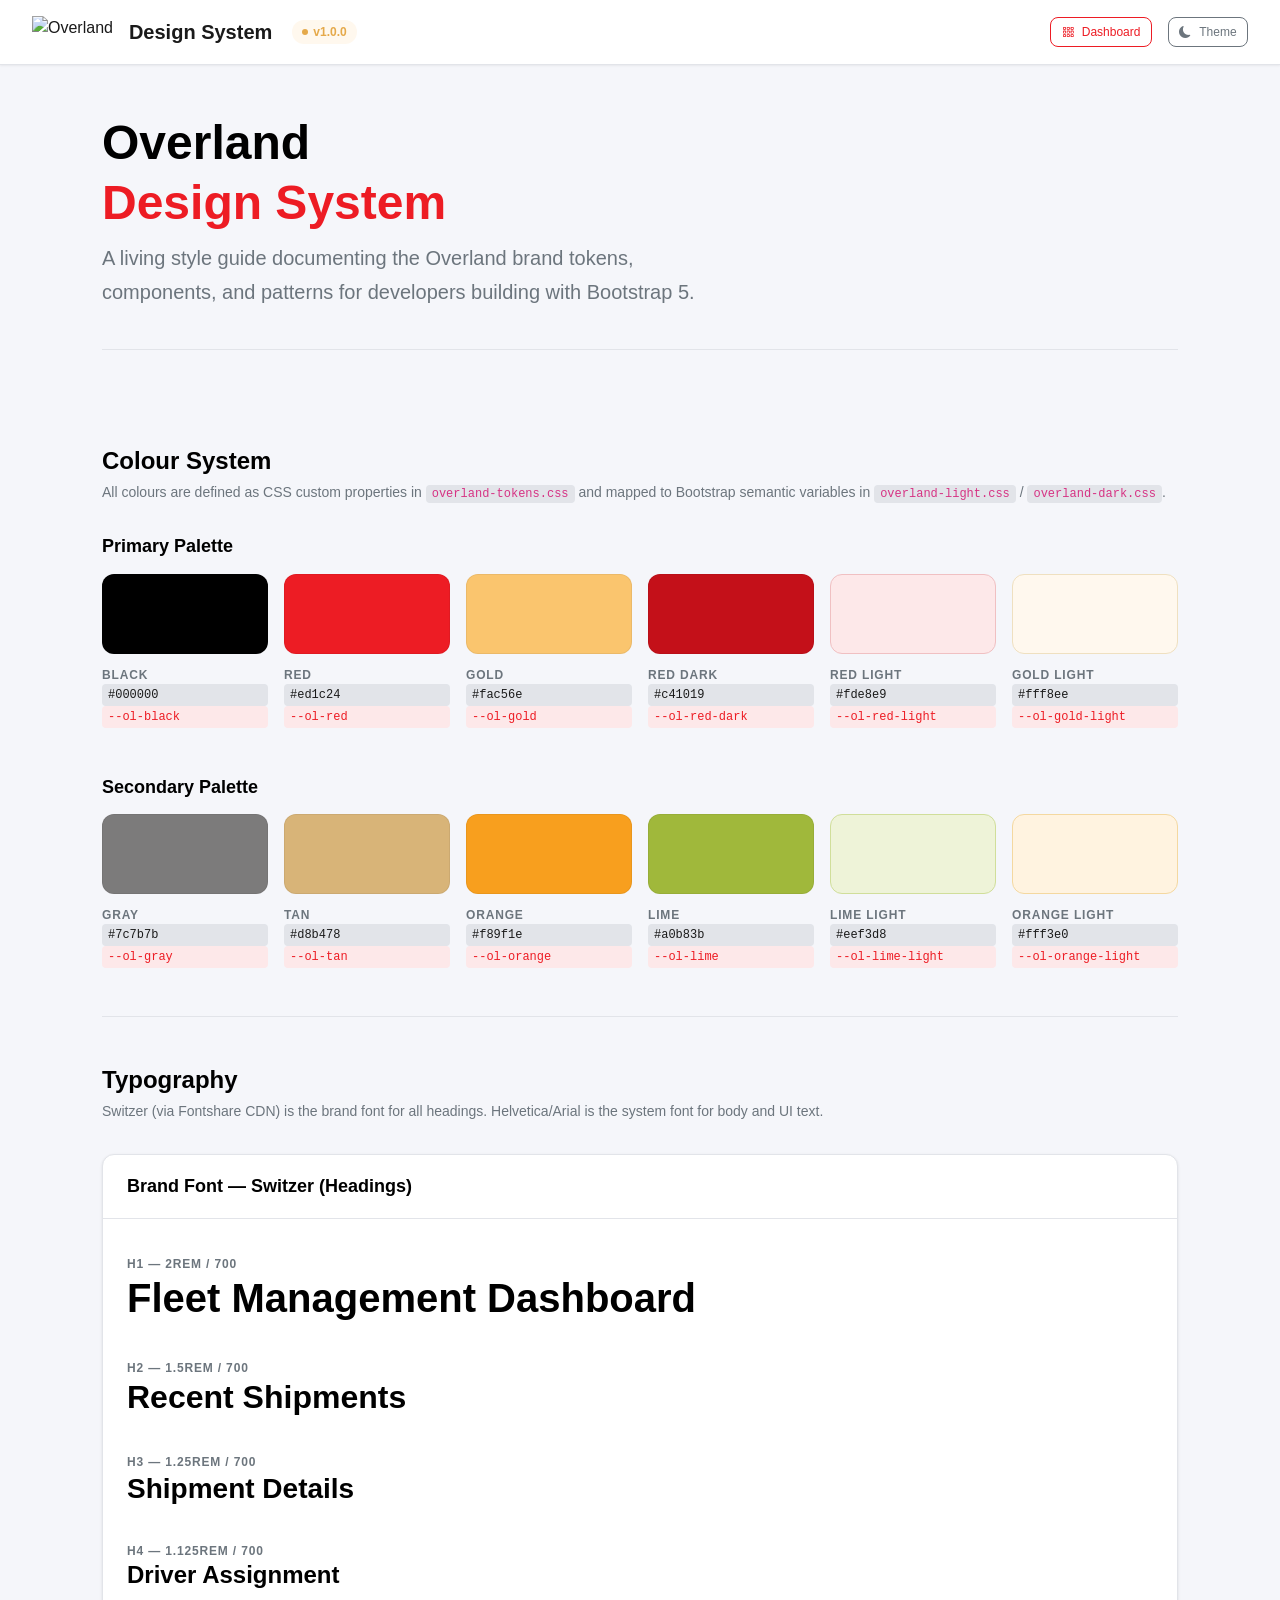
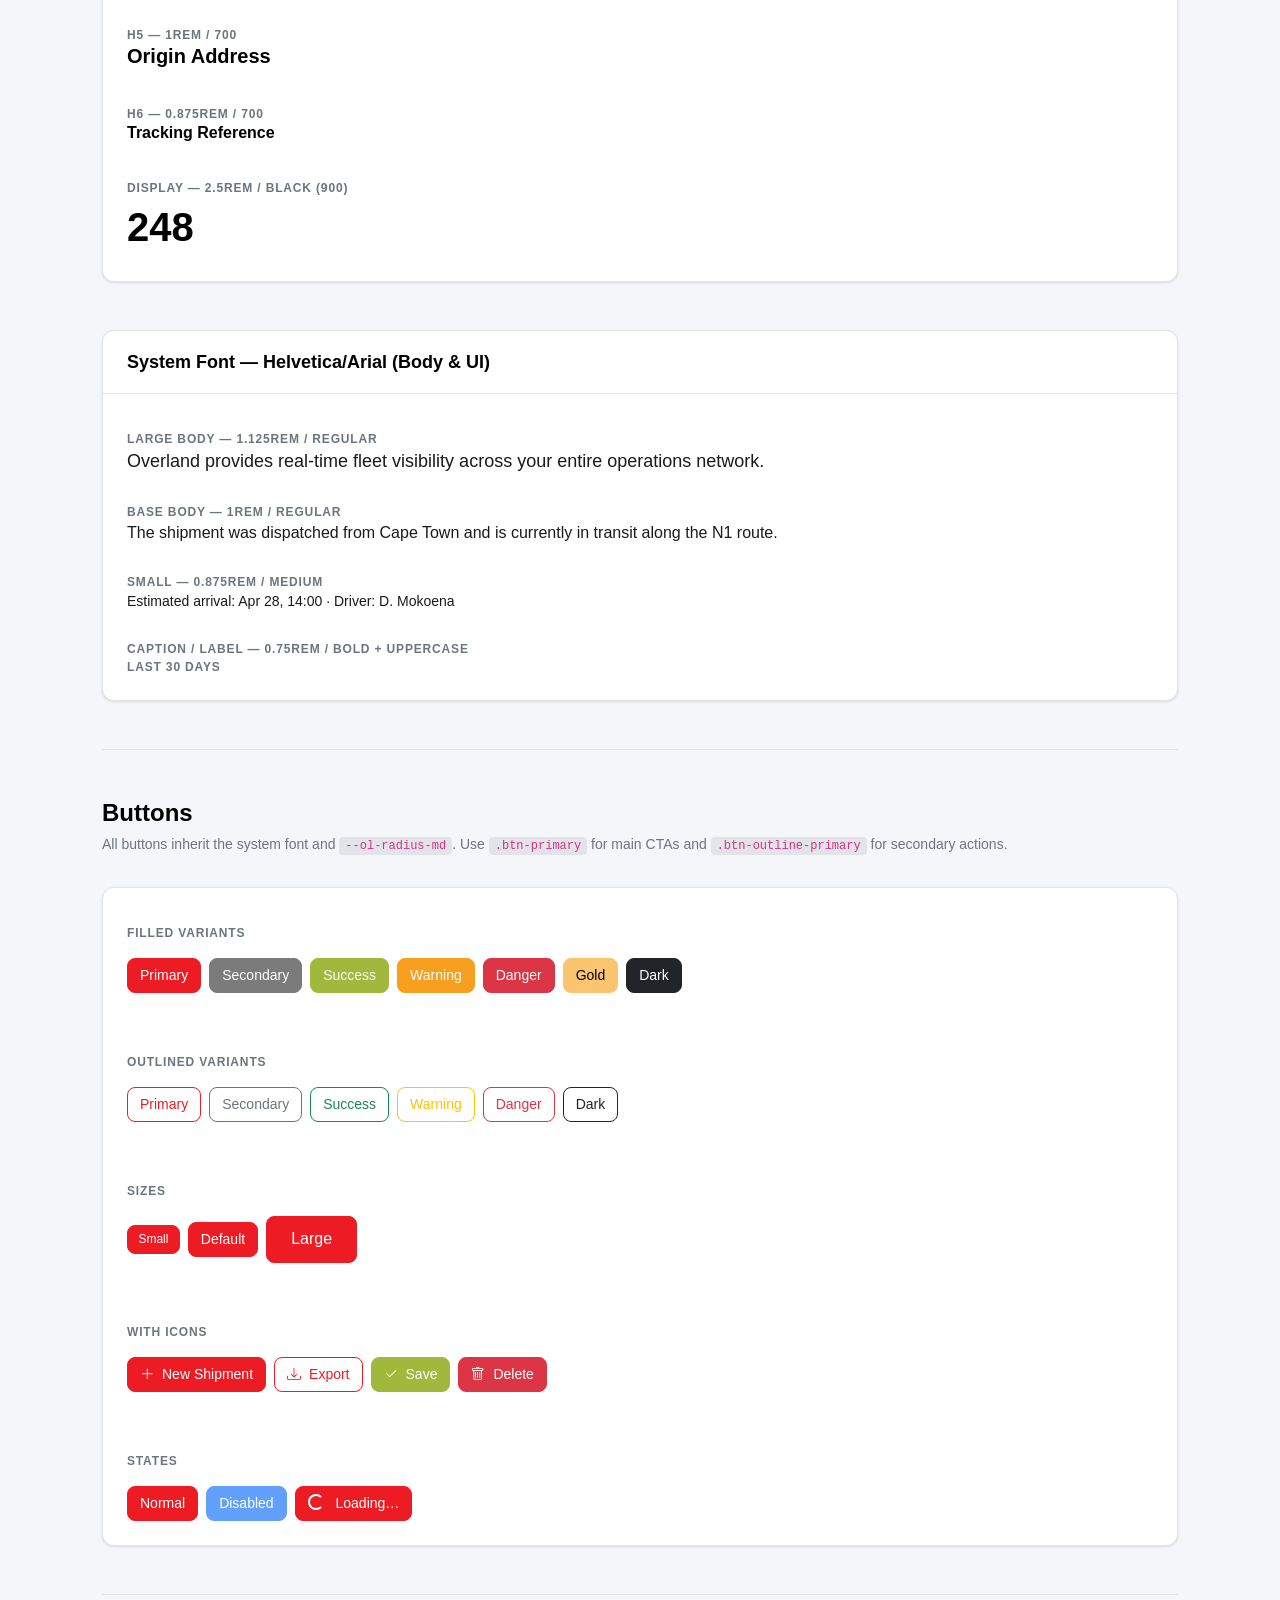
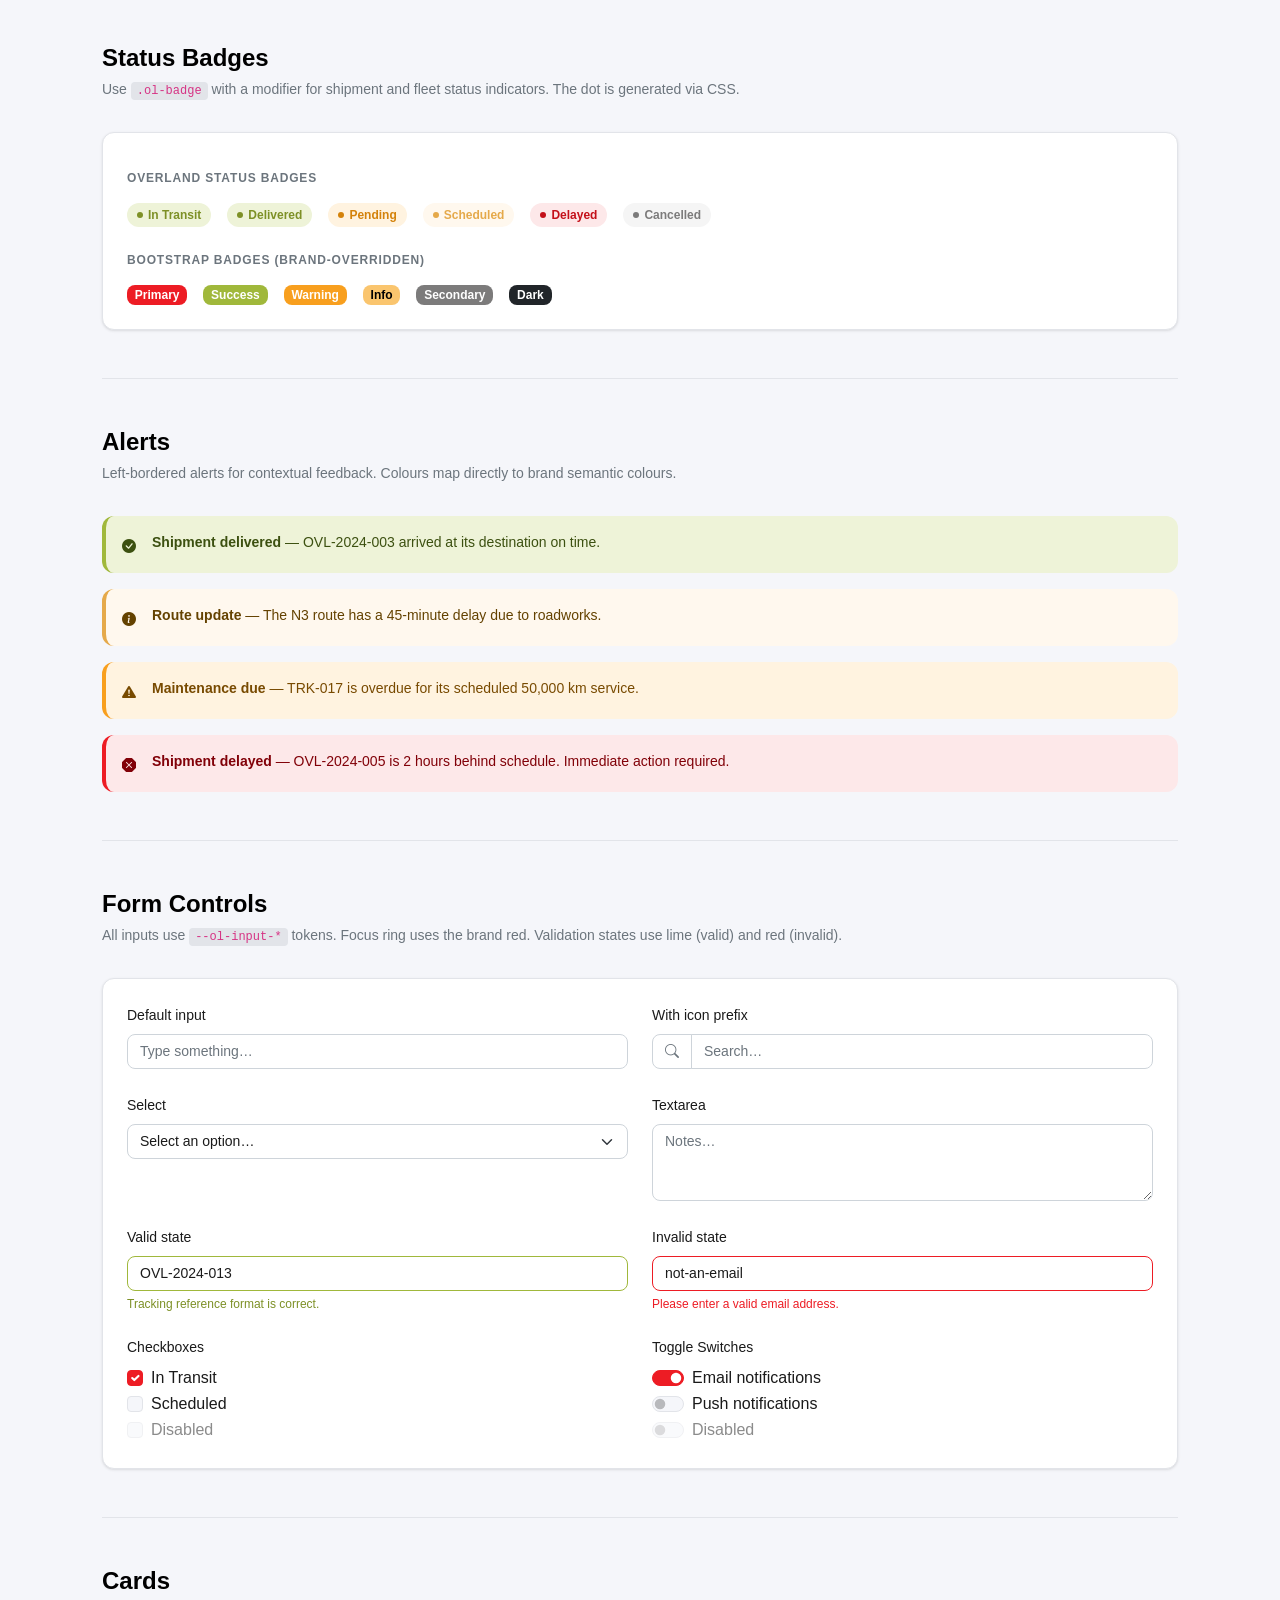
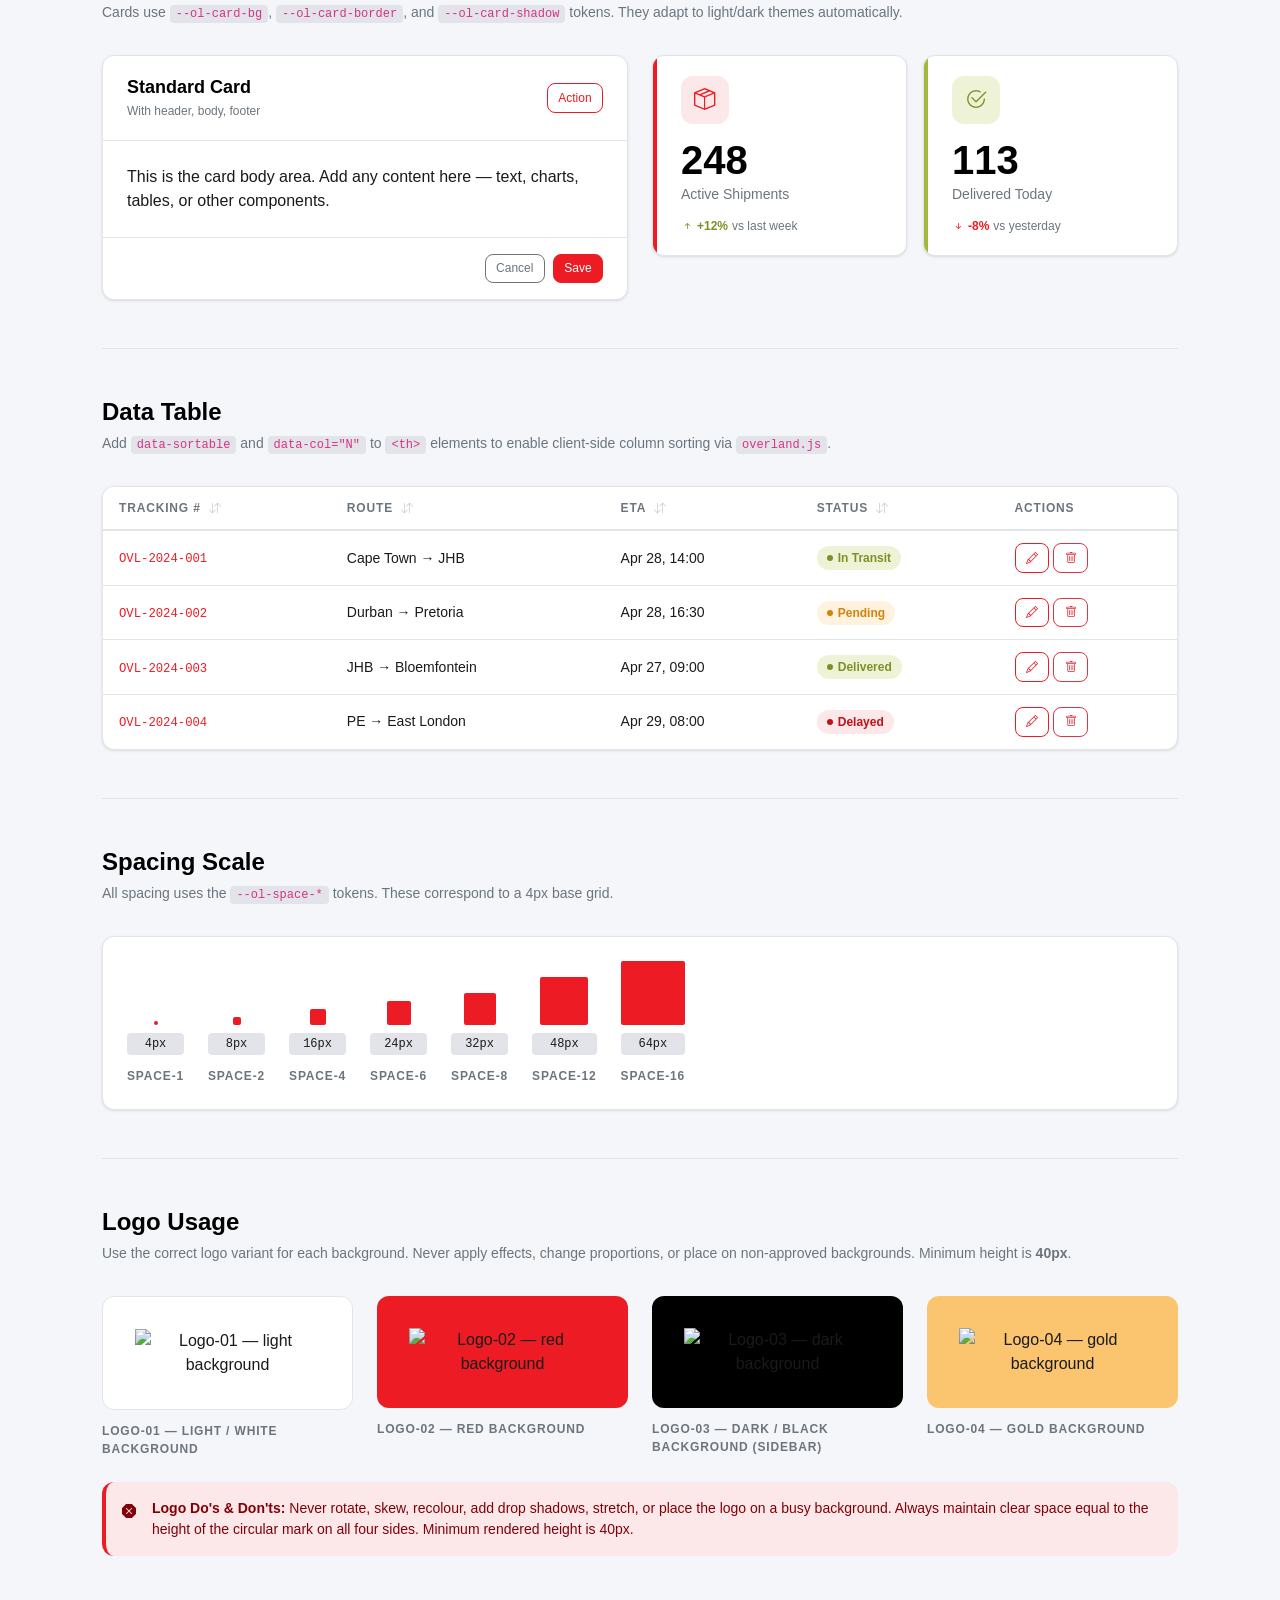
==== styleguide.html @ 8ae5dbfb "initial comit" ====
<!doctype html>
<html lang="en" data-bs-theme="light">
<head>
  <meta charset="utf-8">
  <meta name="viewport" content="width=device-width, initial-scale=1">
  <title>Style Guide — Overland Design System</title>
  <link rel="icon" type="image/x-icon" href="image/BrandGuidline/overland_logo_favico/favicon.ico">

  <link rel="stylesheet" href="https://cdn.jsdelivr.net/npm/bootstrap@5.3.3/dist/css/bootstrap.min.css">
  <link rel="stylesheet" href="https://cdn.jsdelivr.net/npm/bootstrap-icons@1.11.3/font/bootstrap-icons.min.css">
  <link rel="stylesheet" href="https://api.fontshare.com/v2/css?f[]=switzer@100,300,400,500,700,900&display=swap">
  <link rel="stylesheet" href="assets/css/overland-tokens.css">
  <link rel="stylesheet" href="assets/css/overland-light.css">
  <link rel="stylesheet" href="assets/css/overland-dark.css">
  <link rel="stylesheet" href="assets/css/overland.css">

  <style>
    /* Style-guide-specific additions */
    .sg-section { padding: 3rem 0; border-bottom: 1px solid var(--ol-card-border); }
    .sg-section:last-child { border-bottom: none; }
    .sg-section-title {
      font-family: var(--ol-font-brand);
      font-size: var(--ol-fs-xl);
      font-weight: var(--ol-fw-black);
      color: var(--ol-heading-color);
      margin-bottom: .375rem;
    }
    .sg-section-desc { color: var(--ol-muted-text); font-size: var(--ol-fs-sm); margin-bottom: 2rem; }
    .sg-label {
      font-size: var(--ol-fs-xs);
      font-weight: var(--ol-fw-bold);
      text-transform: uppercase;
      letter-spacing: .07em;
      color: var(--ol-muted-text);
      margin-top: .75rem;
    }
    .sg-swatch {
      height: 80px;
      border-radius: var(--ol-radius-lg);
      border: 1px solid rgba(0,0,0,.06);
    }
    .sg-code {
      font-size: var(--ol-fs-xs);
      background: var(--ol-card-border);
      border-radius: 4px;
      padding: 2px 6px;
      font-family: 'Courier New', monospace;
    }
    .sg-token {
      font-family: 'Courier New', monospace;
      font-size: var(--ol-fs-xs);
      color: var(--ol-red);
      background: var(--ol-red-light);
      border-radius: 4px;
      padding: 2px 6px;
    }
    .sg-topbar {
      position: sticky;
      top: 0;
      background: var(--ol-card-bg);
      border-bottom: 1px solid var(--ol-card-border);
      z-index: 100;
      padding: 1rem 2rem;
      display: flex;
      align-items: center;
      justify-content: space-between;
      box-shadow: var(--ol-shadow-xs);
    }
    [data-bs-theme="dark"] .sg-swatch { border-color: rgba(255,255,255,.06); }
  </style>
</head>
<body>

<!-- Style Guide Top Bar -->
<div class="sg-topbar">
  <div class="d-flex align-items-center gap-3">
    <img src="image/BrandGuidline/overland_logo_digital/SVG/Logo-01.svg" alt="Overland" style="height:32px;">
    <span style="font-family:var(--ol-font-brand);font-weight:var(--ol-fw-bold);font-size:var(--ol-fs-lg);">Design System</span>
    <span class="ol-badge ol-badge--info ms-1">v1.0.0</span>
  </div>
  <div class="d-flex align-items-center gap-3">
    <a href="index.html" class="btn btn-sm btn-outline-primary btn-icon">
      <i class="bi bi-grid-3x3-gap"></i> Dashboard
    </a>
    <button id="ol-theme-toggle" class="btn btn-sm btn-outline-secondary btn-icon" aria-label="Toggle theme">
      <i class="bi bi-moon-fill"></i> Theme
    </button>
  </div>
</div>

<!-- Main -->
<div class="container-xl py-5" style="max-width:1100px;">

  <!-- Hero -->
  <div class="mb-5 pb-4 border-bottom" style="border-color:var(--ol-card-border)!important;">
    <h1 style="font-family:var(--ol-font-brand);font-size:var(--ol-fs-4xl);font-weight:var(--ol-fw-black);color:var(--ol-heading-color);margin-bottom:.5rem;">
      Overland<br><span class="text-brand-red">Design System</span>
    </h1>
    <p style="font-size:var(--ol-fs-lg);color:var(--ol-muted-text);max-width:600px;line-height:1.7;">
      A living style guide documenting the Overland brand tokens, components, and patterns for developers building with Bootstrap 5.
    </p>
  </div>

  <!-- ═══════════════════════════════════════════════ COLOUR SYSTEM -->
  <section class="sg-section" id="colours" aria-label="Colour system">
    <h2 class="sg-section-title">Colour System</h2>
    <p class="sg-section-desc">All colours are defined as CSS custom properties in <code class="sg-code">overland-tokens.css</code> and mapped to Bootstrap semantic variables in <code class="sg-code">overland-light.css</code> / <code class="sg-code">overland-dark.css</code>.</p>

    <h3 style="font-family:var(--ol-font-brand);font-size:var(--ol-fs-md);font-weight:var(--ol-fw-bold);margin-bottom:1rem;">Primary Palette</h3>
    <div class="row g-3 mb-5">
      <div class="col-6 col-sm-4 col-md-2">
        <div class="sg-swatch" style="background:#000000;"></div>
        <div class="sg-label">Black</div>
        <div class="sg-code">#000000</div>
        <div class="sg-token">--ol-black</div>
      </div>
      <div class="col-6 col-sm-4 col-md-2">
        <div class="sg-swatch" style="background:#ed1c24;"></div>
        <div class="sg-label">Red</div>
        <div class="sg-code">#ed1c24</div>
        <div class="sg-token">--ol-red</div>
      </div>
      <div class="col-6 col-sm-4 col-md-2">
        <div class="sg-swatch" style="background:#fac56e;"></div>
        <div class="sg-label">Gold</div>
        <div class="sg-code">#fac56e</div>
        <div class="sg-token">--ol-gold</div>
      </div>
      <div class="col-6 col-sm-4 col-md-2">
        <div class="sg-swatch" style="background:#c41019;"></div>
        <div class="sg-label">Red Dark</div>
        <div class="sg-code">#c41019</div>
        <div class="sg-token">--ol-red-dark</div>
      </div>
      <div class="col-6 col-sm-4 col-md-2">
        <div class="sg-swatch" style="background:#fde8e9;border:1px solid #f0c0c2;"></div>
        <div class="sg-label">Red Light</div>
        <div class="sg-code">#fde8e9</div>
        <div class="sg-token">--ol-red-light</div>
      </div>
      <div class="col-6 col-sm-4 col-md-2">
        <div class="sg-swatch" style="background:#fff8ee;border:1px solid #efe0c0;"></div>
        <div class="sg-label">Gold Light</div>
        <div class="sg-code">#fff8ee</div>
        <div class="sg-token">--ol-gold-light</div>
      </div>
    </div>

    <h3 style="font-family:var(--ol-font-brand);font-size:var(--ol-fs-md);font-weight:var(--ol-fw-bold);margin-bottom:1rem;">Secondary Palette</h3>
    <div class="row g-3">
      <div class="col-6 col-sm-4 col-md-2">
        <div class="sg-swatch" style="background:#7c7b7b;"></div>
        <div class="sg-label">Gray</div>
        <div class="sg-code">#7c7b7b</div>
        <div class="sg-token">--ol-gray</div>
      </div>
      <div class="col-6 col-sm-4 col-md-2">
        <div class="sg-swatch" style="background:#d8b478;"></div>
        <div class="sg-label">Tan</div>
        <div class="sg-code">#d8b478</div>
        <div class="sg-token">--ol-tan</div>
      </div>
      <div class="col-6 col-sm-4 col-md-2">
        <div class="sg-swatch" style="background:#f89f1e;"></div>
        <div class="sg-label">Orange</div>
        <div class="sg-code">#f89f1e</div>
        <div class="sg-token">--ol-orange</div>
      </div>
      <div class="col-6 col-sm-4 col-md-2">
        <div class="sg-swatch" style="background:#a0b83b;"></div>
        <div class="sg-label">Lime</div>
        <div class="sg-code">#a0b83b</div>
        <div class="sg-token">--ol-lime</div>
      </div>
      <div class="col-6 col-sm-4 col-md-2">
        <div class="sg-swatch" style="background:#eef3d8;border:1px solid #d0de9a;"></div>
        <div class="sg-label">Lime Light</div>
        <div class="sg-code">#eef3d8</div>
        <div class="sg-token">--ol-lime-light</div>
      </div>
      <div class="col-6 col-sm-4 col-md-2">
        <div class="sg-swatch" style="background:#fff3e0;border:1px solid #f4d8a0;"></div>
        <div class="sg-label">Orange Light</div>
        <div class="sg-code">#fff3e0</div>
        <div class="sg-token">--ol-orange-light</div>
      </div>
    </div>
  </section>

  <!-- ═══════════════════════════════════════════════ TYPOGRAPHY -->
  <section class="sg-section" id="typography" aria-label="Typography">
    <h2 class="sg-section-title">Typography</h2>
    <p class="sg-section-desc">Switzer (via Fontshare CDN) is the brand font for all headings. Helvetica/Arial is the system font for body and UI text.</p>

    <!-- Brand font scale -->
    <div class="ol-card mb-5">
      <div class="ol-card__header">
        <h3 class="ol-card__title">Brand Font — Switzer (Headings)</h3>
      </div>
      <div class="ol-card__body d-flex flex-column gap-4">
        <div>
          <div class="sg-label">H1 — 2rem / 700</div>
          <h1 class="mb-0">Fleet Management Dashboard</h1>
        </div>
        <div>
          <div class="sg-label">H2 — 1.5rem / 700</div>
          <h2 class="mb-0">Recent Shipments</h2>
        </div>
        <div>
          <div class="sg-label">H3 — 1.25rem / 700</div>
          <h3 class="mb-0">Shipment Details</h3>
        </div>
        <div>
          <div class="sg-label">H4 — 1.125rem / 700</div>
          <h4 class="mb-0">Driver Assignment</h4>
        </div>
        <div>
          <div class="sg-label">H5 — 1rem / 700</div>
          <h5 class="mb-0">Origin Address</h5>
        </div>
        <div>
          <div class="sg-label">H6 — 0.875rem / 700</div>
          <h6 class="mb-0">Tracking Reference</h6>
        </div>
        <div>
          <div class="sg-label">Display — 2.5rem / Black (900)</div>
          <p class="mb-0" style="font-family:var(--ol-font-brand);font-size:var(--ol-fs-3xl);font-weight:var(--ol-fw-black);color:var(--ol-heading-color);">248</p>
        </div>
      </div>
    </div>

    <!-- System font scale -->
    <div class="ol-card">
      <div class="ol-card__header">
        <h3 class="ol-card__title">System Font — Helvetica/Arial (Body & UI)</h3>
      </div>
      <div class="ol-card__body d-flex flex-column gap-3">
        <div><div class="sg-label">Large body — 1.125rem / Regular</div>
          <p class="mb-0" style="font-family:var(--ol-font-system);font-size:var(--ol-fs-md);">Overland provides real-time fleet visibility across your entire operations network.</p></div>
        <div><div class="sg-label">Base body — 1rem / Regular</div>
          <p class="mb-0" style="font-family:var(--ol-font-system);">The shipment was dispatched from Cape Town and is currently in transit along the N1 route.</p></div>
        <div><div class="sg-label">Small — 0.875rem / Medium</div>
          <p class="mb-0" style="font-family:var(--ol-font-system);font-size:var(--ol-fs-sm);font-weight:var(--ol-fw-medium);">Estimated arrival: Apr 28, 14:00 · Driver: D. Mokoena</p></div>
        <div><div class="sg-label">Caption / Label — 0.75rem / Bold + Uppercase</div>
          <p class="mb-0" style="font-family:var(--ol-font-system);font-size:var(--ol-fs-xs);font-weight:var(--ol-fw-bold);text-transform:uppercase;letter-spacing:.07em;color:var(--ol-muted-text);">Last 30 days</p></div>
      </div>
    </div>
  </section>

  <!-- ═══════════════════════════════════════════════ BUTTONS -->
  <section class="sg-section" id="buttons" aria-label="Buttons">
    <h2 class="sg-section-title">Buttons</h2>
    <p class="sg-section-desc">All buttons inherit the system font and <code class="sg-code">--ol-radius-md</code>. Use <code class="sg-code">.btn-primary</code> for main CTAs and <code class="sg-code">.btn-outline-primary</code> for secondary actions.</p>

    <div class="ol-card">
      <div class="ol-card__body d-flex flex-column gap-5">

        <!-- Filled -->
        <div>
          <div class="sg-label mb-3">Filled variants</div>
          <div class="d-flex flex-wrap gap-2 align-items-center">
            <button class="btn btn-primary">Primary</button>
            <button class="btn btn-secondary">Secondary</button>
            <button class="btn btn-success">Success</button>
            <button class="btn btn-warning">Warning</button>
            <button class="btn btn-danger">Danger</button>
            <button class="btn btn-gold">Gold</button>
            <button class="btn btn-dark">Dark</button>
          </div>
        </div>

        <!-- Outlined -->
        <div>
          <div class="sg-label mb-3">Outlined variants</div>
          <div class="d-flex flex-wrap gap-2 align-items-center">
            <button class="btn btn-outline-primary">Primary</button>
            <button class="btn btn-outline-secondary">Secondary</button>
            <button class="btn btn-outline-success">Success</button>
            <button class="btn btn-outline-warning">Warning</button>
            <button class="btn btn-outline-danger">Danger</button>
            <button class="btn btn-outline-dark">Dark</button>
          </div>
        </div>

        <!-- Sizes -->
        <div>
          <div class="sg-label mb-3">Sizes</div>
          <div class="d-flex flex-wrap gap-2 align-items-center">
            <button class="btn btn-primary btn-sm">Small</button>
            <button class="btn btn-primary">Default</button>
            <button class="btn btn-primary btn-lg">Large</button>
          </div>
        </div>

        <!-- With icons -->
        <div>
          <div class="sg-label mb-3">With icons</div>
          <div class="d-flex flex-wrap gap-2 align-items-center">
            <button class="btn btn-primary btn-icon"><i class="bi bi-plus-lg"></i> New Shipment</button>
            <button class="btn btn-outline-primary btn-icon"><i class="bi bi-download"></i> Export</button>
            <button class="btn btn-success btn-icon"><i class="bi bi-check2"></i> Save</button>
            <button class="btn btn-danger btn-icon"><i class="bi bi-trash"></i> Delete</button>
          </div>
        </div>

        <!-- States -->
        <div>
          <div class="sg-label mb-3">States</div>
          <div class="d-flex flex-wrap gap-2 align-items-center">
            <button class="btn btn-primary">Normal</button>
            <button class="btn btn-primary" disabled>Disabled</button>
            <button class="btn btn-primary">
              <span class="spinner-border spinner-border-sm me-2" role="status" aria-hidden="true"></span>
              Loading…
            </button>
          </div>
        </div>

      </div>
    </div>
  </section>

  <!-- ═══════════════════════════════════════════════ BADGES -->
  <section class="sg-section" id="badges" aria-label="Badges and status pills">
    <h2 class="sg-section-title">Status Badges</h2>
    <p class="sg-section-desc">Use <code class="sg-code">.ol-badge</code> with a modifier for shipment and fleet status indicators. The dot is generated via CSS.</p>

    <div class="ol-card">
      <div class="ol-card__body">
        <div class="sg-label mb-3">Overland status badges</div>
        <div class="d-flex flex-wrap gap-3 mb-4">
          <span class="ol-badge ol-badge--active">In Transit</span>
          <span class="ol-badge ol-badge--active">Delivered</span>
          <span class="ol-badge ol-badge--pending">Pending</span>
          <span class="ol-badge ol-badge--info">Scheduled</span>
          <span class="ol-badge ol-badge--critical">Delayed</span>
          <span class="ol-badge ol-badge--inactive">Cancelled</span>
        </div>
        <div class="sg-label mb-3">Bootstrap badges (brand-overridden)</div>
        <div class="d-flex flex-wrap gap-3">
          <span class="badge bg-primary">Primary</span>
          <span class="badge bg-success">Success</span>
          <span class="badge bg-warning">Warning</span>
          <span class="badge bg-info">Info</span>
          <span class="badge bg-secondary">Secondary</span>
          <span class="badge bg-dark">Dark</span>
        </div>
      </div>
    </div>
  </section>

  <!-- ═══════════════════════════════════════════════ ALERTS -->
  <section class="sg-section" id="alerts" aria-label="Alerts">
    <h2 class="sg-section-title">Alerts</h2>
    <p class="sg-section-desc">Left-bordered alerts for contextual feedback. Colours map directly to brand semantic colours.</p>

    <div class="d-flex flex-column gap-3">
      <div class="alert alert-success d-flex gap-3 align-items-start mb-0" role="alert">
        <i class="bi bi-check-circle-fill mt-1 flex-shrink-0"></i>
        <div><strong>Shipment delivered</strong> — OVL-2024-003 arrived at its destination on time.</div>
      </div>
      <div class="alert alert-info d-flex gap-3 align-items-start mb-0" role="alert">
        <i class="bi bi-info-circle-fill mt-1 flex-shrink-0"></i>
        <div><strong>Route update</strong> — The N3 route has a 45-minute delay due to roadworks.</div>
      </div>
      <div class="alert alert-warning d-flex gap-3 align-items-start mb-0" role="alert">
        <i class="bi bi-exclamation-triangle-fill mt-1 flex-shrink-0"></i>
        <div><strong>Maintenance due</strong> — TRK-017 is overdue for its scheduled 50,000 km service.</div>
      </div>
      <div class="alert alert-danger d-flex gap-3 align-items-start mb-0" role="alert">
        <i class="bi bi-x-octagon-fill mt-1 flex-shrink-0"></i>
        <div><strong>Shipment delayed</strong> — OVL-2024-005 is 2 hours behind schedule. Immediate action required.</div>
      </div>
    </div>
  </section>

  <!-- ═══════════════════════════════════════════════ FORM CONTROLS -->
  <section class="sg-section" id="forms" aria-label="Form controls">
    <h2 class="sg-section-title">Form Controls</h2>
    <p class="sg-section-desc">All inputs use <code class="sg-code">--ol-input-*</code> tokens. Focus ring uses the brand red. Validation states use lime (valid) and red (invalid).</p>

    <div class="ol-card">
      <div class="ol-card__body">
        <div class="row g-4">
          <!-- Text input -->
          <div class="col-12 col-md-6">
            <label class="form-label">Default input</label>
            <input type="text" class="form-control" placeholder="Type something…">
          </div>
          <!-- With icon -->
          <div class="col-12 col-md-6">
            <label class="form-label">With icon prefix</label>
            <div class="input-group">
              <span class="input-group-text"><i class="bi bi-search"></i></span>
              <input type="search" class="form-control" placeholder="Search…">
            </div>
          </div>
          <!-- Select -->
          <div class="col-12 col-md-6">
            <label class="form-label">Select</label>
            <select class="form-select">
              <option>Select an option…</option>
              <option>Cape Town → Johannesburg</option>
              <option>Durban → Pretoria</option>
            </select>
          </div>
          <!-- Textarea -->
          <div class="col-12 col-md-6">
            <label class="form-label">Textarea</label>
            <textarea class="form-control" rows="3" placeholder="Notes…"></textarea>
          </div>
          <!-- Valid state -->
          <div class="col-12 col-md-6">
            <label class="form-label">Valid state</label>
            <input type="text" class="form-control is-valid" value="OVL-2024-013">
            <div class="valid-feedback d-block">Tracking reference format is correct.</div>
          </div>
          <!-- Invalid state -->
          <div class="col-12 col-md-6">
            <label class="form-label">Invalid state</label>
            <input type="email" class="form-control is-invalid" value="not-an-email">
            <div class="invalid-feedback d-block">Please enter a valid email address.</div>
          </div>
          <!-- Checkboxes & radios -->
          <div class="col-12 col-md-6">
            <label class="form-label d-block">Checkboxes</label>
            <div class="form-check"><input class="form-check-input" type="checkbox" id="chk1" checked><label class="form-check-label" for="chk1">In Transit</label></div>
            <div class="form-check"><input class="form-check-input" type="checkbox" id="chk2"><label class="form-check-label" for="chk2">Scheduled</label></div>
            <div class="form-check"><input class="form-check-input" type="checkbox" id="chk3" disabled><label class="form-check-label" for="chk3">Disabled</label></div>
          </div>
          <!-- Toggle switches -->
          <div class="col-12 col-md-6">
            <label class="form-label d-block">Toggle Switches</label>
            <div class="form-check form-switch"><input class="form-check-input" type="checkbox" role="switch" id="sw1" checked><label class="form-check-label" for="sw1">Email notifications</label></div>
            <div class="form-check form-switch"><input class="form-check-input" type="checkbox" role="switch" id="sw2"><label class="form-check-label" for="sw2">Push notifications</label></div>
            <div class="form-check form-switch"><input class="form-check-input" type="checkbox" role="switch" id="sw3" disabled><label class="form-check-label" for="sw3">Disabled</label></div>
          </div>
        </div>
      </div>
    </div>
  </section>

  <!-- ═══════════════════════════════════════════════ CARDS -->
  <section class="sg-section" id="cards" aria-label="Card components">
    <h2 class="sg-section-title">Cards</h2>
    <p class="sg-section-desc">Cards use <code class="sg-code">--ol-card-bg</code>, <code class="sg-code">--ol-card-border</code>, and <code class="sg-code">--ol-card-shadow</code> tokens. They adapt to light/dark themes automatically.</p>

    <div class="row g-4">
      <!-- Standard card -->
      <div class="col-12 col-md-6">
        <div class="ol-card h-100">
          <div class="ol-card__header">
            <div>
              <h3 class="ol-card__title">Standard Card</h3>
              <p class="ol-card__subtitle">With header, body, footer</p>
            </div>
            <button class="btn btn-sm btn-outline-primary">Action</button>
          </div>
          <div class="ol-card__body">
            <p class="mb-0">This is the card body area. Add any content here — text, charts, tables, or other components.</p>
          </div>
          <div class="ol-card__footer d-flex justify-content-end gap-2">
            <button class="btn btn-sm btn-outline-secondary">Cancel</button>
            <button class="btn btn-sm btn-primary">Save</button>
          </div>
        </div>
      </div>

      <!-- KPI Stat cards -->
      <div class="col-12 col-md-6">
        <div class="row g-3">
          <div class="col-6">
            <div class="ol-stat-card">
              <div class="ol-stat-card__icon-wrap ol-stat-card__icon-wrap--red"><i class="bi bi-box-seam"></i></div>
              <div class="ol-stat-card__value">248</div>
              <div class="ol-stat-card__label">Active Shipments</div>
              <div class="ol-stat-card__trend ol-stat-card__trend--up"><i class="bi bi-arrow-up-short"></i>+12% <span class="ol-stat-card__trend-text">vs last week</span></div>
            </div>
          </div>
          <div class="col-6">
            <div class="ol-stat-card ol-stat-card--lime">
              <div class="ol-stat-card__icon-wrap ol-stat-card__icon-wrap--lime"><i class="bi bi-check2-circle"></i></div>
              <div class="ol-stat-card__value">113</div>
              <div class="ol-stat-card__label">Delivered Today</div>
              <div class="ol-stat-card__trend ol-stat-card__trend--down"><i class="bi bi-arrow-down-short"></i>-8% <span class="ol-stat-card__trend-text">vs yesterday</span></div>
            </div>
          </div>
        </div>
      </div>
    </div>
  </section>

  <!-- ═══════════════════════════════════════════════ TABLE -->
  <section class="sg-section" id="table" aria-label="Data table">
    <h2 class="sg-section-title">Data Table</h2>
    <p class="sg-section-desc">Add <code class="sg-code">data-sortable</code> and <code class="sg-code">data-col="N"</code> to <code class="sg-code">&lt;th&gt;</code> elements to enable client-side column sorting via <code class="sg-code">overland.js</code>.</p>

    <div class="ol-card">
      <div class="ol-card__body--flush">
        <div class="ol-table-container">
          <table class="ol-table" data-sortable>
            <thead>
              <tr>
                <th data-col="0">Tracking # <i class="bi bi-arrow-down-up sort-icon"></i></th>
                <th data-col="1">Route <i class="bi bi-arrow-down-up sort-icon"></i></th>
                <th data-col="2">ETA <i class="bi bi-arrow-down-up sort-icon"></i></th>
                <th data-col="3">Status <i class="bi bi-arrow-down-up sort-icon"></i></th>
                <th>Actions</th>
              </tr>
            </thead>
            <tbody>
              <tr>
                <td><code class="text-brand-red">OVL-2024-001</code></td>
                <td>Cape Town → JHB</td>
                <td>Apr 28, 14:00</td>
                <td><span class="ol-badge ol-badge--active">In Transit</span></td>
                <td><div class="d-flex gap-1"><button class="btn btn-sm btn-outline-primary"><i class="bi bi-pencil"></i></button><button class="btn btn-sm btn-outline-danger"><i class="bi bi-trash"></i></button></div></td>
              </tr>
              <tr>
                <td><code class="text-brand-red">OVL-2024-002</code></td>
                <td>Durban → Pretoria</td>
                <td>Apr 28, 16:30</td>
                <td><span class="ol-badge ol-badge--pending">Pending</span></td>
                <td><div class="d-flex gap-1"><button class="btn btn-sm btn-outline-primary"><i class="bi bi-pencil"></i></button><button class="btn btn-sm btn-outline-danger"><i class="bi bi-trash"></i></button></div></td>
              </tr>
              <tr>
                <td><code class="text-brand-red">OVL-2024-003</code></td>
                <td>JHB → Bloemfontein</td>
                <td>Apr 27, 09:00</td>
                <td><span class="ol-badge ol-badge--active">Delivered</span></td>
                <td><div class="d-flex gap-1"><button class="btn btn-sm btn-outline-primary"><i class="bi bi-pencil"></i></button><button class="btn btn-sm btn-outline-danger"><i class="bi bi-trash"></i></button></div></td>
              </tr>
              <tr>
                <td><code class="text-brand-red">OVL-2024-004</code></td>
                <td>PE → East London</td>
                <td>Apr 29, 08:00</td>
                <td><span class="ol-badge ol-badge--critical">Delayed</span></td>
                <td><div class="d-flex gap-1"><button class="btn btn-sm btn-outline-primary"><i class="bi bi-pencil"></i></button><button class="btn btn-sm btn-outline-danger"><i class="bi bi-trash"></i></button></div></td>
              </tr>
            </tbody>
          </table>
        </div>
      </div>
    </div>
  </section>

  <!-- ═══════════════════════════════════════════════ SPACING -->
  <section class="sg-section" id="spacing" aria-label="Spacing scale">
    <h2 class="sg-section-title">Spacing Scale</h2>
    <p class="sg-section-desc">All spacing uses the <code class="sg-code">--ol-space-*</code> tokens. These correspond to a 4px base grid.</p>

    <div class="ol-card">
      <div class="ol-card__body d-flex flex-wrap gap-4 align-items-end">
        <div class="text-center">
          <div style="width:var(--ol-space-1);height:var(--ol-space-1);background:var(--ol-red);margin:0 auto 8px;border-radius:2px;"></div>
          <div class="sg-code">4px</div>
          <div class="sg-label">space-1</div>
        </div>
        <div class="text-center">
          <div style="width:var(--ol-space-2);height:var(--ol-space-2);background:var(--ol-red);margin:0 auto 8px;border-radius:2px;"></div>
          <div class="sg-code">8px</div>
          <div class="sg-label">space-2</div>
        </div>
        <div class="text-center">
          <div style="width:var(--ol-space-4);height:var(--ol-space-4);background:var(--ol-red);margin:0 auto 8px;border-radius:2px;"></div>
          <div class="sg-code">16px</div>
          <div class="sg-label">space-4</div>
        </div>
        <div class="text-center">
          <div style="width:var(--ol-space-6);height:var(--ol-space-6);background:var(--ol-red);margin:0 auto 8px;border-radius:2px;"></div>
          <div class="sg-code">24px</div>
          <div class="sg-label">space-6</div>
        </div>
        <div class="text-center">
          <div style="width:var(--ol-space-8);height:var(--ol-space-8);background:var(--ol-red);margin:0 auto 8px;border-radius:2px;"></div>
          <div class="sg-code">32px</div>
          <div class="sg-label">space-8</div>
        </div>
        <div class="text-center">
          <div style="width:var(--ol-space-12);height:var(--ol-space-12);background:var(--ol-red);margin:0 auto 8px;border-radius:2px;"></div>
          <div class="sg-code">48px</div>
          <div class="sg-label">space-12</div>
        </div>
        <div class="text-center">
          <div style="width:var(--ol-space-16);height:var(--ol-space-16);background:var(--ol-red);margin:0 auto 8px;border-radius:2px;"></div>
          <div class="sg-code">64px</div>
          <div class="sg-label">space-16</div>
        </div>
      </div>
    </div>
  </section>

  <!-- ═══════════════════════════════════════════════ LOGO USAGE -->
  <section class="sg-section" id="logos" aria-label="Logo usage">
    <h2 class="sg-section-title">Logo Usage</h2>
    <p class="sg-section-desc">Use the correct logo variant for each background. Never apply effects, change proportions, or place on non-approved backgrounds. Minimum height is <strong>40px</strong>.</p>

    <div class="row g-4">
      <div class="col-12 col-sm-6 col-lg-3">
        <div style="background:#fff;padding:2rem;border-radius:var(--ol-radius-lg);border:1px solid var(--ol-card-border);text-align:center;">
          <img src="image/BrandGuidline/overland_logo_digital/SVG/Logo-01.svg" alt="Logo-01 — light background" style="height:40px;max-width:100%;">
        </div>
        <div class="sg-label">Logo-01 — Light / White background</div>
      </div>
      <div class="col-12 col-sm-6 col-lg-3">
        <div style="background:var(--ol-red);padding:2rem;border-radius:var(--ol-radius-lg);text-align:center;">
          <img src="image/BrandGuidline/overland_logo_digital/SVG/Logo-02.svg" alt="Logo-02 — red background" style="height:40px;max-width:100%;">
        </div>
        <div class="sg-label">Logo-02 — Red background</div>
      </div>
      <div class="col-12 col-sm-6 col-lg-3">
        <div style="background:#000;padding:2rem;border-radius:var(--ol-radius-lg);text-align:center;">
          <img src="image/BrandGuidline/overland_logo_digital/SVG/Logo-03.svg" alt="Logo-03 — dark background" style="height:40px;max-width:100%;">
        </div>
        <div class="sg-label">Logo-03 — Dark / Black background (sidebar)</div>
      </div>
      <div class="col-12 col-sm-6 col-lg-3">
        <div style="background:var(--ol-gold);padding:2rem;border-radius:var(--ol-radius-lg);text-align:center;">
          <img src="image/BrandGuidline/overland_logo_digital/SVG/Logo-04.svg" alt="Logo-04 — gold background" style="height:40px;max-width:100%;">
        </div>
        <div class="sg-label">Logo-04 — Gold background</div>
      </div>
    </div>

    <div class="alert alert-danger mt-4 d-flex gap-3" role="alert">
      <i class="bi bi-x-octagon-fill mt-1 flex-shrink-0"></i>
      <div>
        <strong>Logo Do's & Don'ts:</strong> Never rotate, skew, recolour, add drop shadows, stretch, or place the logo on a busy background. Always maintain clear space equal to the height of the circular mark on all four sides. Minimum rendered height is 40px.
      </div>
    </div>
  </section>

</div><!-- /container -->

<script src="https://cdn.jsdelivr.net/npm/bootstrap@5.3.3/dist/js/bootstrap.bundle.min.js"></script>
<script src="assets/js/overland.js"></script>

</body>
</html>
---- assets/css/overland-tokens.css ----
/* ==========================================================================
   OVERLAND DESIGN SYSTEM — Design Tokens  (overland-tokens.css)
   All brand CSS custom properties. Must be imported FIRST.
   ========================================================================== */

:root {

  /* ── Primary Brand Palette ──────────────────────────────────────────────── */
  --ol-black:           #000000;    /* Sidebar, primary text                  */
  --ol-gold:            #fac56e;    /* Accent highlights                      */
  --ol-red:             #ed1c24;    /* Primary CTA, danger, active state      */
  --ol-white:           #ffffff;

  /* ── Secondary Brand Palette ────────────────────────────────────────────── */
  --ol-gray:            #7c7b7b;    /* Secondary text, muted elements         */
  --ol-tan:             #d8b478;    /* Neutral accent                         */
  --ol-orange:          #f89f1e;    /* Warning states                         */
  --ol-lime:            #a0b83b;    /* Success states                         */

  /* ── Computed Tints & Shades ────────────────────────────────────────────── */
  --ol-red-dark:        #c41019;
  --ol-red-darker:      #a30d12;
  --ol-red-light:       #fde8e9;
  --ol-gold-dark:       #e5a94a;
  --ol-gold-light:      #fff8ee;
  --ol-lime-dark:       #7d9026;
  --ol-lime-light:      #eef3d8;
  --ol-orange-dark:     #d4820a;
  --ol-orange-light:    #fff3e0;
  --ol-gray-light:      #f5f5f5;
  --ol-gray-dark:       #3a3a3a;

  /* ── Typography — Brand Font ────────────────────────────────────────────── */
  /* Switzer: used for headings, sub-headings, display text                    */
  --ol-font-brand:      'Switzer', 'Helvetica Neue', Helvetica, Arial, sans-serif;

  /* ── Typography — System Font ──────────────────────────────────────────── */
  /* Helvetica/Arial: used for body copy, labels, UI controls                  */
  --ol-font-system:     'Helvetica Neue', Helvetica, Arial, sans-serif;

  /* ── Font Weights (Switzer family) ─────────────────────────────────────── */
  --ol-fw-thin:         100;
  --ol-fw-light:        300;
  --ol-fw-regular:      400;
  --ol-fw-medium:       500;
  --ol-fw-bold:         700;
  --ol-fw-black:        900;

  /* ── Type Scale ─────────────────────────────────────────────────────────── */
  --ol-fs-xs:           0.75rem;    /* 12px */
  --ol-fs-sm:           0.875rem;   /* 14px */
  --ol-fs-base:         1rem;       /* 16px */
  --ol-fs-md:           1.125rem;   /* 18px */
  --ol-fs-lg:           1.25rem;    /* 20px */
  --ol-fs-xl:           1.5rem;     /* 24px */
  --ol-fs-2xl:          2rem;       /* 32px */
  --ol-fs-3xl:          2.5rem;     /* 40px */
  --ol-fs-4xl:          3rem;       /* 48px */

  /* ── Spacing Scale ──────────────────────────────────────────────────────── */
  --ol-space-1:         0.25rem;    /*  4px */
  --ol-space-2:         0.5rem;     /*  8px */
  --ol-space-3:         0.75rem;    /* 12px */
  --ol-space-4:         1rem;       /* 16px */
  --ol-space-5:         1.25rem;    /* 20px */
  --ol-space-6:         1.5rem;     /* 24px */
  --ol-space-8:         2rem;       /* 32px */
  --ol-space-10:        2.5rem;     /* 40px */
  --ol-space-12:        3rem;       /* 48px */
  --ol-space-16:        4rem;       /* 64px */

  /* ── Border Radius ──────────────────────────────────────────────────────── */
  --ol-radius-sm:       0.25rem;
  --ol-radius-md:       0.5rem;
  --ol-radius-lg:       0.75rem;
  --ol-radius-xl:       1rem;
  --ol-radius-2xl:      1.5rem;
  --ol-radius-pill:     50rem;

  /* ── Elevation / Shadows ────────────────────────────────────────────────── */
  --ol-shadow-xs:       0 1px 2px 0 rgba(0, 0, 0, .06);
  --ol-shadow-sm:       0 1px 3px 0 rgba(0, 0, 0, .10), 0 1px 2px -1px rgba(0, 0, 0, .06);
  --ol-shadow-md:       0 4px 6px -1px rgba(0, 0, 0, .10), 0 2px 4px -2px rgba(0, 0, 0, .06);
  --ol-shadow-lg:       0 10px 15px -3px rgba(0, 0, 0, .10), 0 4px 6px -4px rgba(0, 0, 0, .06);
  --ol-shadow-xl:       0 20px 25px -5px rgba(0, 0, 0, .10), 0 8px 10px -6px rgba(0, 0, 0, .06);

  /* ── Layout Dimensions ──────────────────────────────────────────────────── */
  --ol-sidebar-width:          260px;
  --ol-sidebar-collapsed-w:    72px;
  --ol-navbar-height:          64px;
  --ol-logo-min-height:        40px;   /* Brand guideline minimum             */
  --ol-logo-clear-space:       16px;   /* Clear space = circle mark size      */

  /* ── Motion ─────────────────────────────────────────────────────────────── */
  --ol-transition-fast:  150ms ease;
  --ol-transition-base:  250ms ease;
  --ol-transition-slow:  400ms ease;
}
---- assets/css/overland-light.css ----
/* ==========================================================================
   OVERLAND DESIGN SYSTEM — Light Theme  (overland-light.css)
   Overrides Bootstrap 5.3 CSS variables for light mode.
   Apply to :root for default light theme.
   ========================================================================== */

:root,
[data-bs-theme="light"] {

  /* ── Bootstrap Semantic Colour Map ─────────────────────────────────────── */
  --bs-primary:                var(--ol-red);
  --bs-primary-rgb:            237, 28, 36;
  --bs-secondary:              var(--ol-gray);
  --bs-secondary-rgb:          124, 123, 123;
  --bs-success:                var(--ol-lime);
  --bs-success-rgb:            160, 184, 59;
  --bs-warning:                var(--ol-orange);
  --bs-warning-rgb:            248, 159, 30;
  --bs-danger:                 var(--ol-red);
  --bs-danger-rgb:             237, 28, 36;
  --bs-info:                   var(--ol-gold);
  --bs-info-rgb:               250, 197, 110;
  --bs-light:                  #f5f6fa;
  --bs-dark:                   var(--ol-black);

  /* ── Bootstrap Body / Global ────────────────────────────────────────────── */
  --bs-body-bg:                #f5f6fa;
  --bs-body-color:             #1a1a1a;
  --bs-body-font-family:       var(--ol-font-system);
  --bs-body-font-size:         var(--ol-fs-base);
  --bs-border-radius:          var(--ol-radius-md);
  --bs-border-radius-sm:       var(--ol-radius-sm);
  --bs-border-radius-lg:       var(--ol-radius-lg);
  --bs-border-radius-xl:       var(--ol-radius-xl);
  --bs-border-color:           #e2e4e9;
  --bs-link-color:             var(--ol-red);
  --bs-link-hover-color:       var(--ol-red-dark);

  /* ── Overland Layout — Light Values ────────────────────────────────────── */
  --ol-page-bg:                #f5f6fa;

  /* Sidebar */
  --ol-sidebar-bg:             var(--ol-black);
  --ol-sidebar-text:           rgba(255, 255, 255, .72);
  --ol-sidebar-text-active:    #ffffff;
  --ol-sidebar-item-active-bg: var(--ol-red);
  --ol-sidebar-item-hover-bg:  rgba(255, 255, 255, .08);
  --ol-sidebar-section-label:  rgba(255, 255, 255, .38);
  --ol-sidebar-border:         rgba(255, 255, 255, .10);

  /* Top bar */
  --ol-topbar-bg:              #ffffff;
  --ol-topbar-border:          #e2e4e9;

  /* Cards */
  --ol-card-bg:                #ffffff;
  --ol-card-border:            #e2e4e9;
  --ol-card-shadow:            var(--ol-shadow-sm);

  /* Form controls */
  --ol-input-bg:               #ffffff;
  --ol-input-border:           #ced4da;
  --ol-input-focus-border:     var(--ol-red);
  --ol-input-focus-shadow:     0 0 0 0.25rem rgba(237, 28, 36, .18);

  /* Tables */
  --ol-table-stripe-bg:        #f9fafb;
  --ol-table-hover-bg:         #f0f1f5;

  /* Text */
  --ol-muted-text:             #6c757d;
  --ol-heading-color:          var(--ol-black);
}
---- assets/css/overland-dark.css ----
/* ==========================================================================
   OVERLAND DESIGN SYSTEM — Dark Theme  (overland-dark.css)
   Applied when <html data-bs-theme="dark"> is present.
   ========================================================================== */

[data-bs-theme="dark"] {

  /* ── Bootstrap Semantic Colour Map (same hue, dark-adjusted) ───────────── */
  --bs-primary:                var(--ol-red);
  --bs-primary-rgb:            237, 28, 36;
  --bs-secondary:              #8a8a8a;
  --bs-secondary-rgb:          138, 138, 138;
  --bs-success:                var(--ol-lime);
  --bs-success-rgb:            160, 184, 59;
  --bs-warning:                var(--ol-orange);
  --bs-warning-rgb:            248, 159, 30;
  --bs-danger:                 var(--ol-red);
  --bs-danger-rgb:             237, 28, 36;
  --bs-info:                   var(--ol-gold);
  --bs-info-rgb:               250, 197, 110;

  /* ── Bootstrap Body / Global ────────────────────────────────────────────── */
  --bs-body-bg:                #121212;
  --bs-body-color:             #e9ecef;
  --bs-border-color:           #2c2c2c;
  --bs-link-color:             #ff5257;
  --bs-link-hover-color:       #ff8086;

  /* ── Overland Layout — Dark Values ─────────────────────────────────────── */
  --ol-page-bg:                #121212;

  /* Sidebar — slightly lighter than page bg */
  --ol-sidebar-bg:             #1a1a1a;
  --ol-sidebar-text:           rgba(255, 255, 255, .62);
  --ol-sidebar-text-active:    #ffffff;
  --ol-sidebar-item-active-bg: var(--ol-red);
  --ol-sidebar-item-hover-bg:  rgba(255, 255, 255, .07);
  --ol-sidebar-section-label:  rgba(255, 255, 255, .32);
  --ol-sidebar-border:         rgba(255, 255, 255, .08);

  /* Top bar */
  --ol-topbar-bg:              #1e1e1e;
  --ol-topbar-border:          #2c2c2c;

  /* Cards */
  --ol-card-bg:                #1e1e1e;
  --ol-card-border:            #2c2c2c;
  --ol-card-shadow:            0 1px 4px 0 rgba(0, 0, 0, .5);

  /* Form controls */
  --ol-input-bg:               #2a2a2a;
  --ol-input-border:           #3c3c3c;
  --ol-input-focus-border:     var(--ol-red);
  --ol-input-focus-shadow:     0 0 0 0.25rem rgba(237, 28, 36, .28);

  /* Tables */
  --ol-table-stripe-bg:        rgba(255, 255, 255, .025);
  --ol-table-hover-bg:         rgba(255, 255, 255, .05);

  /* Text */
  --ol-muted-text:             #8a8a8a;
  --ol-heading-color:          #f1f1f1;

  /* Computed tints adjusted for dark surfaces */
  --ol-red-light:              rgba(237, 28, 36,  .18);
  --ol-gold-light:             rgba(250, 197, 110, .15);
  --ol-lime-light:             rgba(160, 184, 59,  .15);
  --ol-orange-light:           rgba(248, 159, 30,  .15);
}
---- assets/css/overland.css ----
/* ==========================================================================
   OVERLAND DESIGN SYSTEM — Component Stylesheet  (overland.css)
   Requires: overland-tokens.css → overland-light.css / overland-dark.css
   ========================================================================== */


/* ── 1. Global Base ──────────────────────────────────────────────────────── */

*, *::before, *::after { box-sizing: border-box; }

html { scroll-behavior: smooth; }

body {
  background-color: var(--ol-page-bg);
  font-family: var(--ol-font-system);
  font-size: var(--ol-fs-base);
  color: var(--bs-body-color);
  overflow-x: hidden;
  -webkit-font-smoothing: antialiased;
  -moz-osx-font-smoothing: grayscale;
}

h1, h2, h3, h4, h5, h6,
.h1, .h2, .h3, .h4, .h5, .h6 {
  font-family: var(--ol-font-brand);
  font-weight: var(--ol-fw-bold);
  color: var(--ol-heading-color);
  line-height: 1.25;
}

a { color: var(--bs-link-color); text-decoration: none; }
a:hover { color: var(--bs-link-hover-color); text-decoration: underline; }


/* ── 2. Layout Shell ─────────────────────────────────────────────────────── */

.ol-layout {
  display: flex;
  min-height: 100vh;
}


/* ── 3. Sidebar ──────────────────────────────────────────────────────────── */

.ol-sidebar {
  position: fixed;
  top: 0;
  left: 0;
  height: 100vh;
  width: var(--ol-sidebar-width);
  background-color: var(--ol-sidebar-bg);
  display: flex;
  flex-direction: column;
  overflow: hidden;
  z-index: 1040;
  flex-shrink: 0;
  transition: width var(--ol-transition-base);
}

/* Logo area */
.ol-sidebar__logo {
  padding: 0 var(--ol-space-6);
  height: var(--ol-navbar-height);
  display: flex;
  align-items: center;
  border-bottom: 1px solid var(--ol-sidebar-border);
  overflow: hidden;
  flex-shrink: 0;
}

.ol-sidebar__logo-full {
  height: var(--ol-logo-min-height);
  width: auto;
  object-fit: contain;
  flex-shrink: 0;
  display: block;
}

.ol-sidebar__logo-mark {
  height: 32px;
  width: 32px;
  object-fit: contain;
  flex-shrink: 0;
  display: none;
}

/* Scrollable nav area */
.ol-sidebar__nav {
  flex: 1;
  overflow-y: auto;
  overflow-x: hidden;
  padding: var(--ol-space-4) 0;
  scrollbar-width: thin;
  scrollbar-color: rgba(255, 255, 255, .15) transparent;
}
.ol-sidebar__nav::-webkit-scrollbar { width: 4px; }
.ol-sidebar__nav::-webkit-scrollbar-thumb {
  background: rgba(255, 255, 255, .15);
  border-radius: 2px;
}

/* Section labels */
.ol-sidebar__section-label {
  display: block;
  font-size: 0.6875rem;
  font-weight: var(--ol-fw-bold);
  letter-spacing: .09em;
  text-transform: uppercase;
  color: var(--ol-sidebar-section-label);
  padding: var(--ol-space-5) var(--ol-space-6) var(--ol-space-2);
  white-space: nowrap;
  overflow: hidden;
  transition: opacity var(--ol-transition-base), padding var(--ol-transition-base);
}

/* Nav items */
.ol-nav-item { list-style: none; padding: 0 var(--ol-space-3); }

.ol-nav-link {
  display: flex;
  align-items: center;
  gap: var(--ol-space-3);
  padding: var(--ol-space-3);
  border-radius: var(--ol-radius-md);
  color: var(--ol-sidebar-text);
  font-size: var(--ol-fs-sm);
  font-weight: var(--ol-fw-medium);
  white-space: nowrap;
  overflow: hidden;
  text-decoration: none;
  transition: background-color var(--ol-transition-fast), color var(--ol-transition-fast);
  cursor: pointer;
  position: relative;
}

.ol-nav-link:hover {
  background-color: var(--ol-sidebar-item-hover-bg);
  color: var(--ol-sidebar-text-active);
  text-decoration: none;
}

.ol-nav-link.active {
  background-color: var(--ol-sidebar-item-active-bg);
  color: var(--ol-sidebar-text-active);
}

.ol-nav-link__icon {
  font-size: 1.125rem;
  flex-shrink: 0;
  width: 20px;
  text-align: center;
  line-height: 1;
}

.ol-nav-link__text {
  flex: 1;
  transition: opacity var(--ol-transition-base), width var(--ol-transition-base);
}

.ol-nav-link__badge {
  flex-shrink: 0;
  font-size: 0.625rem;
  padding: 2px 7px;
  border-radius: var(--ol-radius-pill);
  background-color: var(--ol-red);
  color: #fff;
  font-weight: var(--ol-fw-bold);
  line-height: 1.5;
  transition: opacity var(--ol-transition-base);
}

/* Sidebar footer */
.ol-sidebar__footer {
  padding: var(--ol-space-3);
  border-top: 1px solid var(--ol-sidebar-border);
  flex-shrink: 0;
}

.ol-sidebar__footer .ol-nav-item { margin-bottom: var(--ol-space-1); }

.ol-sidebar__collapse-btn {
  display: flex;
  align-items: center;
  gap: var(--ol-space-3);
  width: 100%;
  padding: var(--ol-space-3);
  background: none;
  border: none;
  border-radius: var(--ol-radius-md);
  color: var(--ol-sidebar-text);
  font-size: var(--ol-fs-sm);
  font-weight: var(--ol-fw-medium);
  cursor: pointer;
  white-space: nowrap;
  overflow: hidden;
  transition: background-color var(--ol-transition-fast), color var(--ol-transition-fast);
}

.ol-sidebar__collapse-btn:hover {
  background-color: var(--ol-sidebar-item-hover-bg);
  color: var(--ol-sidebar-text-active);
}

.ol-sidebar__collapse-btn .bi {
  flex-shrink: 0;
  font-size: 1.125rem;
  transition: transform var(--ol-transition-base);
}

.ol-sidebar__collapse-btn span {
  transition: opacity var(--ol-transition-base);
}


/* ── Collapsed State ─────────────────────────────────────────────────────── */

.ol-sidebar.collapsed {
  width: var(--ol-sidebar-collapsed-w);
}

.ol-sidebar.collapsed .ol-nav-link__text,
.ol-sidebar.collapsed .ol-nav-link__badge,
.ol-sidebar.collapsed .ol-sidebar__section-label,
.ol-sidebar.collapsed .ol-sidebar__collapse-btn span {
  opacity: 0;
  pointer-events: none;
  overflow: hidden;
  width: 0;
  padding: 0;
  margin: 0;
}

.ol-sidebar.collapsed .ol-sidebar__logo-full  { display: none; }
.ol-sidebar.collapsed .ol-sidebar__logo-mark  { display: block; }
.ol-sidebar.collapsed .ol-sidebar__logo       { justify-content: center; padding: 0 var(--ol-space-3); }
.ol-sidebar.collapsed .ol-nav-link            { justify-content: center; }
.ol-sidebar.collapsed .ol-sidebar__collapse-btn { justify-content: center; }
.ol-sidebar.collapsed .ol-sidebar__collapse-btn .bi { transform: rotate(180deg); }

/* Collapsed tooltip on hover */
.ol-sidebar.collapsed .ol-nav-item { position: relative; }
.ol-sidebar.collapsed .ol-nav-link::after {
  content: attr(data-label);
  position: absolute;
  left: calc(100% + 12px);
  top: 50%;
  transform: translateY(-50%);
  background-color: #333;
  color: #fff;
  font-size: var(--ol-fs-xs);
  font-weight: var(--ol-fw-medium);
  white-space: nowrap;
  padding: 4px 10px;
  border-radius: var(--ol-radius-md);
  opacity: 0;
  pointer-events: none;
  transition: opacity var(--ol-transition-fast);
  z-index: 1050;
}
.ol-sidebar.collapsed .ol-nav-link:hover::after { opacity: 1; }


/* ── 4. Main Content Wrapper ─────────────────────────────────────────────── */

.ol-main-wrapper {
  flex: 1;
  margin-left: var(--ol-sidebar-width);
  min-width: 0;
  display: flex;
  flex-direction: column;
  min-height: 100vh;
  transition: margin-left var(--ol-transition-base);
}

.ol-main-wrapper.sidebar-collapsed { margin-left: var(--ol-sidebar-collapsed-w); }


/* ── 5. Top Bar ──────────────────────────────────────────────────────────── */

.ol-topbar {
  position: sticky;
  top: 0;
  height: var(--ol-navbar-height);
  background-color: var(--ol-topbar-bg);
  border-bottom: 1px solid var(--ol-topbar-border);
  display: flex;
  align-items: center;
  padding: 0 var(--ol-space-6);
  gap: var(--ol-space-3);
  z-index: 1030;
  box-shadow: var(--ol-shadow-xs);
  flex-shrink: 0;
}

.ol-topbar__mobile-toggle {
  display: none;
  align-items: center;
  justify-content: center;
  width: 40px;
  height: 40px;
  background: none;
  border: none;
  border-radius: var(--ol-radius-md);
  color: var(--bs-body-color);
  font-size: 1.375rem;
  cursor: pointer;
  flex-shrink: 0;
  transition: background-color var(--ol-transition-fast);
}
.ol-topbar__mobile-toggle:hover { background-color: var(--ol-table-hover-bg); }

.ol-topbar__search {
  flex: 1;
  max-width: 400px;
}
.ol-topbar__search .form-control { font-size: var(--ol-fs-sm); }

.ol-topbar__actions {
  display: flex;
  align-items: center;
  gap: var(--ol-space-2);
  margin-left: auto;
}

.ol-topbar__icon-btn {
  position: relative;
  display: flex;
  align-items: center;
  justify-content: center;
  width: 40px;
  height: 40px;
  background: none;
  border: none;
  border-radius: var(--ol-radius-md);
  color: var(--bs-body-color);
  font-size: 1.125rem;
  cursor: pointer;
  text-decoration: none;
  transition: background-color var(--ol-transition-fast);
}
.ol-topbar__icon-btn:hover { background-color: var(--ol-table-hover-bg); color: var(--bs-body-color); }

.ol-topbar__notification-dot {
  position: absolute;
  top: 7px;
  right: 7px;
  width: 8px;
  height: 8px;
  border-radius: 50%;
  background-color: var(--ol-red);
  border: 2px solid var(--ol-topbar-bg);
}

.ol-topbar__divider {
  width: 1px;
  height: 24px;
  background-color: var(--ol-topbar-border);
  margin: 0 var(--ol-space-1);
  flex-shrink: 0;
}

.ol-topbar__user {
  display: flex;
  align-items: center;
  gap: var(--ol-space-3);
  padding: var(--ol-space-2) var(--ol-space-3);
  border-radius: var(--ol-radius-md);
  background: none;
  border: none;
  color: var(--bs-body-color);
  text-decoration: none;
  cursor: pointer;
  transition: background-color var(--ol-transition-fast);
}
.ol-topbar__user:hover { background-color: var(--ol-table-hover-bg); color: var(--bs-body-color); }
.ol-topbar__user.dropdown-toggle::after { display: none; }

.ol-topbar__user-info { display: flex; flex-direction: column; text-align: left; }
.ol-topbar__user-name { font-size: var(--ol-fs-sm); font-weight: var(--ol-fw-medium); line-height: 1.3; }
.ol-topbar__user-role { font-size: var(--ol-fs-xs); color: var(--ol-muted-text); line-height: 1.3; }

/* User / team avatar */
.ol-avatar {
  width: 36px;
  height: 36px;
  border-radius: 50%;
  background-color: var(--ol-red);
  color: #fff;
  display: flex;
  align-items: center;
  justify-content: center;
  font-weight: var(--ol-fw-bold);
  font-size: var(--ol-fs-sm);
  flex-shrink: 0;
  overflow: hidden;
  letter-spacing: -.5px;
}
.ol-avatar img { width: 100%; height: 100%; object-fit: cover; }


/* ── 6. Page Content Area ────────────────────────────────────────────────── */

.ol-content {
  flex: 1;
  padding: var(--ol-space-6) var(--ol-space-8);
}

.ol-page-header {
  display: flex;
  align-items: flex-start;
  justify-content: space-between;
  gap: var(--ol-space-4);
  margin-bottom: var(--ol-space-6);
  flex-wrap: wrap;
}

.ol-page-header__left {}

.ol-page-title {
  font-family: var(--ol-font-brand);
  font-size: var(--ol-fs-2xl);
  font-weight: var(--ol-fw-black);
  color: var(--ol-heading-color);
  margin: 0 0 var(--ol-space-1);
  line-height: 1.15;
}

.ol-page-subtitle {
  font-size: var(--ol-fs-sm);
  color: var(--ol-muted-text);
  margin: 0;
}

.ol-breadcrumb { font-size: var(--ol-fs-xs); margin-bottom: var(--ol-space-2); }
.ol-breadcrumb .breadcrumb-item + .breadcrumb-item::before { color: var(--ol-muted-text); }
.ol-breadcrumb .breadcrumb-item a { color: var(--ol-muted-text); }
.ol-breadcrumb .breadcrumb-item a:hover { color: var(--ol-red); }
.ol-breadcrumb .breadcrumb-item.active { color: var(--bs-body-color); }


/* ── 7. Cards ────────────────────────────────────────────────────────────── */

.ol-card {
  background-color: var(--ol-card-bg);
  border: 1px solid var(--ol-card-border);
  border-radius: var(--ol-radius-lg);
  box-shadow: var(--ol-card-shadow);
  overflow: hidden;
}

.ol-card__header {
  padding: var(--ol-space-5) var(--ol-space-6);
  border-bottom: 1px solid var(--ol-card-border);
  display: flex;
  align-items: center;
  justify-content: space-between;
  gap: var(--ol-space-4);
  flex-wrap: wrap;
}

.ol-card__title {
  font-family: var(--ol-font-brand);
  font-size: var(--ol-fs-md);
  font-weight: var(--ol-fw-bold);
  color: var(--ol-heading-color);
  margin: 0;
}

.ol-card__subtitle {
  font-size: var(--ol-fs-xs);
  color: var(--ol-muted-text);
  margin: 3px 0 0;
}

.ol-card__body { padding: var(--ol-space-6); }
.ol-card__body--flush { padding: 0; }

.ol-card__footer {
  padding: var(--ol-space-4) var(--ol-space-6);
  border-top: 1px solid var(--ol-card-border);
}


/* ── 8. KPI / Stat Cards ─────────────────────────────────────────────────── */

.ol-stat-card {
  background-color: var(--ol-card-bg);
  border: 1px solid var(--ol-card-border);
  border-radius: var(--ol-radius-lg);
  box-shadow: var(--ol-card-shadow);
  padding: var(--ol-space-5) var(--ol-space-6);
  position: relative;
  overflow: hidden;
  transition: transform var(--ol-transition-base), box-shadow var(--ol-transition-base);
  padding-left: calc(var(--ol-space-6) + 4px);   /* account for accent stripe */
}
.ol-stat-card:hover { transform: translateY(-2px); box-shadow: var(--ol-shadow-md); }

/* Left accent stripe */
.ol-stat-card::before {
  content: '';
  position: absolute;
  top: 0; left: 0;
  width: 4px;
  height: 100%;
  background-color: var(--ol-red);
  border-radius: 4px 0 0 4px;
}
.ol-stat-card--gold::before   { background-color: var(--ol-gold); }
.ol-stat-card--lime::before   { background-color: var(--ol-lime); }
.ol-stat-card--orange::before { background-color: var(--ol-orange); }

.ol-stat-card__icon-wrap {
  width: 48px;
  height: 48px;
  border-radius: var(--ol-radius-lg);
  display: flex;
  align-items: center;
  justify-content: center;
  font-size: 1.375rem;
  margin-bottom: var(--ol-space-4);
}
.ol-stat-card__icon-wrap--red    { background-color: var(--ol-red-light);    color: var(--ol-red); }
.ol-stat-card__icon-wrap--gold   { background-color: var(--ol-gold-light);   color: var(--ol-gold-dark); }
.ol-stat-card__icon-wrap--lime   { background-color: var(--ol-lime-light);   color: var(--ol-lime-dark); }
.ol-stat-card__icon-wrap--orange { background-color: var(--ol-orange-light); color: var(--ol-orange-dark); }

.ol-stat-card__value {
  font-family: var(--ol-font-brand);
  font-size: var(--ol-fs-3xl);
  font-weight: var(--ol-fw-black);
  color: var(--ol-heading-color);
  line-height: 1;
  margin-bottom: var(--ol-space-1);
}

.ol-stat-card__label {
  font-size: var(--ol-fs-sm);
  color: var(--ol-muted-text);
  font-weight: var(--ol-fw-medium);
  margin-bottom: var(--ol-space-3);
}

.ol-stat-card__trend {
  display: flex;
  align-items: center;
  gap: 4px;
  font-size: var(--ol-fs-xs);
  font-weight: var(--ol-fw-bold);
}
.ol-stat-card__trend--up      { color: var(--ol-lime-dark); }
.ol-stat-card__trend--down    { color: var(--ol-red); }
.ol-stat-card__trend--neutral { color: var(--ol-muted-text); }
.ol-stat-card__trend-text     { color: var(--ol-muted-text); font-weight: var(--ol-fw-regular); }


/* ── 9. Chart Placeholder ────────────────────────────────────────────────── */

.ol-chart-placeholder {
  min-height: 280px;
  border-radius: var(--ol-radius-md);
  border: 2px dashed var(--ol-card-border);
  display: flex;
  flex-direction: column;
  align-items: center;
  justify-content: center;
  gap: var(--ol-space-3);
  color: var(--ol-muted-text);
  font-size: var(--ol-fs-sm);
  background: repeating-linear-gradient(
    -45deg,
    transparent,
    transparent 8px,
    rgba(128,128,128,.03) 8px,
    rgba(128,128,128,.03) 16px
  );
}
.ol-chart-placeholder .bi { font-size: 2.5rem; opacity: .3; }


/* ── 10. Buttons ─────────────────────────────────────────────────────────── */

.btn {
  font-family: var(--ol-font-system);
  font-weight: var(--ol-fw-medium);
  border-radius: var(--ol-radius-md);
  font-size: var(--ol-fs-sm);
  transition: background-color var(--ol-transition-fast),
              border-color var(--ol-transition-fast),
              box-shadow var(--ol-transition-fast);
}

.btn-primary { background-color: var(--ol-red); border-color: var(--ol-red); color: #fff; }
.btn-primary:hover, .btn-primary:focus { background-color: var(--ol-red-dark); border-color: var(--ol-red-dark); color: #fff; }
.btn-primary:active { background-color: var(--ol-red-darker); border-color: var(--ol-red-darker); }
.btn-primary:focus-visible { box-shadow: 0 0 0 0.25rem rgba(237,28,36,.4); }

.btn-outline-primary { color: var(--ol-red); border-color: var(--ol-red); }
.btn-outline-primary:hover { background-color: var(--ol-red); border-color: var(--ol-red); color: #fff; }

.btn-success { background-color: var(--ol-lime); border-color: var(--ol-lime); color: #fff; }
.btn-success:hover { background-color: var(--ol-lime-dark); border-color: var(--ol-lime-dark); color: #fff; }

.btn-warning { background-color: var(--ol-orange); border-color: var(--ol-orange); color: #fff; }
.btn-warning:hover { background-color: var(--ol-orange-dark); border-color: var(--ol-orange-dark); color: #fff; }

.btn-gold {
  background-color: var(--ol-gold);
  border-color: var(--ol-gold);
  color: var(--ol-black);
}
.btn-gold:hover { background-color: var(--ol-gold-dark); border-color: var(--ol-gold-dark); color: var(--ol-black); }

.btn-secondary { background-color: var(--ol-gray); border-color: var(--ol-gray); color: #fff; }
.btn-secondary:hover { background-color: #636363; border-color: #636363; color: #fff; }

.btn-sm { font-size: var(--ol-fs-xs); padding: 0.3rem 0.65rem; }
.btn-lg { font-size: var(--ol-fs-base); padding: 0.65rem 1.5rem; }

.btn-icon {
  display: inline-flex;
  align-items: center;
  gap: var(--ol-space-2);
}


/* ── 11. Form Controls ───────────────────────────────────────────────────── */

.form-control,
.form-select {
  background-color: var(--ol-input-bg);
  border-color: var(--ol-input-border);
  color: var(--bs-body-color);
  font-size: var(--ol-fs-sm);
  border-radius: var(--ol-radius-md);
  transition: border-color var(--ol-transition-fast), box-shadow var(--ol-transition-fast);
}

.form-control:focus,
.form-select:focus {
  background-color: var(--ol-input-bg);
  border-color: var(--ol-input-focus-border);
  color: var(--bs-body-color);
  box-shadow: var(--ol-input-focus-shadow);
}

.form-control::placeholder { color: var(--ol-muted-text); opacity: 1; }

.form-label {
  font-size: var(--ol-fs-sm);
  font-weight: var(--ol-fw-medium);
  margin-bottom: var(--ol-space-2);
}

.form-text { font-size: var(--ol-fs-xs); color: var(--ol-muted-text); }

.input-group-text {
  background-color: var(--ol-input-bg);
  border-color: var(--ol-input-border);
  color: var(--ol-muted-text);
  font-size: var(--ol-fs-sm);
}

/* Validation */
.form-control.is-valid,
.was-validated .form-control:valid { border-color: var(--ol-lime); background-image: none; }
.form-control.is-invalid,
.was-validated .form-control:invalid { border-color: var(--ol-red); background-image: none; }
.valid-feedback   { color: var(--ol-lime-dark); font-size: var(--ol-fs-xs); }
.invalid-feedback { color: var(--ol-red);       font-size: var(--ol-fs-xs); }

/* Fieldsets */
.ol-fieldset {
  border: 1px solid var(--ol-card-border);
  border-radius: var(--ol-radius-lg);
  padding: var(--ol-space-5) var(--ol-space-6);
  margin-bottom: var(--ol-space-6);
}

.ol-fieldset-legend {
  font-family: var(--ol-font-brand);
  font-size: var(--ol-fs-sm);
  font-weight: var(--ol-fw-bold);
  text-transform: uppercase;
  letter-spacing: .06em;
  color: var(--ol-red);
  padding: 0 var(--ol-space-2);
  float: none;
  width: auto;
}


/* ── 12. Tables ──────────────────────────────────────────────────────────── */

.ol-table-container { overflow-x: auto; -webkit-overflow-scrolling: touch; }

.ol-table {
  width: 100%;
  font-size: var(--ol-fs-sm);
  margin: 0;
  border-collapse: collapse;
}

.ol-table thead th {
  font-weight: var(--ol-fw-bold);
  font-size: var(--ol-fs-xs);
  text-transform: uppercase;
  letter-spacing: .07em;
  color: var(--ol-muted-text);
  border-bottom: 2px solid var(--ol-card-border);
  padding: var(--ol-space-3) var(--ol-space-4);
  white-space: nowrap;
  cursor: pointer;
  user-select: none;
  background-color: var(--ol-card-bg);
  position: sticky;
  top: 0;
  z-index: 1;
}
.ol-table thead th:hover { color: var(--bs-body-color); }
.ol-table thead th .sort-icon { margin-left: 4px; opacity: .35; }
.ol-table thead th.sorted-asc .sort-icon,
.ol-table thead th.sorted-desc .sort-icon { opacity: 1; color: var(--ol-red); }

.ol-table tbody td {
  padding: var(--ol-space-3) var(--ol-space-4);
  vertical-align: middle;
  border-bottom: 1px solid var(--ol-card-border);
  color: var(--bs-body-color);
}
.ol-table tbody tr:last-child td { border-bottom: none; }
.ol-table tbody tr:hover td { background-color: var(--ol-table-hover-bg); }


/* ── 13. Status Badges ───────────────────────────────────────────────────── */

.ol-badge {
  display: inline-flex;
  align-items: center;
  gap: 5px;
  padding: 3px 10px;
  border-radius: var(--ol-radius-pill);
  font-size: var(--ol-fs-xs);
  font-weight: var(--ol-fw-bold);
  white-space: nowrap;
  line-height: 1.5;
}
.ol-badge::before {
  content: '';
  width: 6px;
  height: 6px;
  border-radius: 50%;
  background-color: currentColor;
  flex-shrink: 0;
}

.ol-badge--active   { background-color: var(--ol-lime-light);   color: var(--ol-lime-dark); }
.ol-badge--inactive { background-color: var(--ol-gray-light);   color: var(--ol-gray); }
.ol-badge--pending  { background-color: var(--ol-orange-light); color: var(--ol-orange-dark); }
.ol-badge--critical { background-color: var(--ol-red-light);    color: var(--ol-red-dark); }
.ol-badge--info     { background-color: var(--ol-gold-light);   color: var(--ol-gold-dark); }

/* Override Bootstrap badges to use brand palette */
.badge.bg-primary { background-color: var(--ol-red)    !important; }
.badge.bg-success { background-color: var(--ol-lime)   !important; }
.badge.bg-warning { background-color: var(--ol-orange) !important; color: #fff !important; }
.badge.bg-info    { background-color: var(--ol-gold)   !important; color: var(--ol-black) !important; }


/* ── 14. Alerts ──────────────────────────────────────────────────────────── */

.alert {
  border-radius: var(--ol-radius-lg);
  font-size: var(--ol-fs-sm);
  border: none;
  border-left: 4px solid transparent;
}

.alert-success { background-color: var(--ol-lime-light);   border-left-color: var(--ol-lime);  color: #3c5010; }
.alert-warning { background-color: var(--ol-orange-light); border-left-color: var(--ol-orange); color: #784a00; }
.alert-danger  { background-color: var(--ol-red-light);    border-left-color: var(--ol-red);    color: #810008; }
.alert-info    { background-color: var(--ol-gold-light);   border-left-color: var(--ol-gold-dark); color: #644200; }

[data-bs-theme="dark"] .alert-success { color: #b8d870; }
[data-bs-theme="dark"] .alert-warning { color: #ffc166; }
[data-bs-theme="dark"] .alert-danger  { color: #ff8a8e; }
[data-bs-theme="dark"] .alert-info    { color: var(--ol-gold); }


/* ── 15. Pagination ──────────────────────────────────────────────────────── */

.pagination .page-link {
  color: var(--ol-red);
  border-color: var(--ol-card-border);
  background-color: var(--ol-card-bg);
  font-size: var(--ol-fs-sm);
}
.pagination .page-link:hover { background-color: var(--ol-red-light); border-color: var(--ol-card-border); color: var(--ol-red-dark); }
.pagination .page-item.active .page-link { background-color: var(--ol-red); border-color: var(--ol-red); color: #fff; }
.pagination .page-item.disabled .page-link { color: var(--ol-muted-text); background-color: var(--ol-card-bg); border-color: var(--ol-card-border); }


/* ── 16. Tabs ────────────────────────────────────────────────────────────── */

.nav-tabs { border-bottom-color: var(--ol-card-border); }

.nav-tabs .nav-link {
  color: var(--ol-muted-text);
  font-size: var(--ol-fs-sm);
  font-weight: var(--ol-fw-medium);
  border: none;
  border-bottom: 2px solid transparent;
  padding: var(--ol-space-3) var(--ol-space-4);
  background: none;
  border-radius: 0;
  transition: color var(--ol-transition-fast), border-color var(--ol-transition-fast);
}
.nav-tabs .nav-link:hover { color: var(--bs-body-color); border-bottom-color: var(--ol-card-border); }
.nav-tabs .nav-link.active {
  color: var(--ol-red);
  border-bottom-color: var(--ol-red);
  background: none;
  font-weight: var(--ol-fw-bold);
}


/* ── 17. Dropdowns ───────────────────────────────────────────────────────── */

.dropdown-menu {
  background-color: var(--ol-card-bg);
  border: 1px solid var(--ol-card-border);
  border-radius: var(--ol-radius-lg);
  box-shadow: var(--ol-shadow-lg);
  padding: var(--ol-space-2);
  font-size: var(--ol-fs-sm);
  min-width: 180px;
}
.dropdown-item {
  border-radius: var(--ol-radius-md);
  padding: var(--ol-space-2) var(--ol-space-3);
  color: var(--bs-body-color);
  font-size: var(--ol-fs-sm);
}
.dropdown-item:hover, .dropdown-item:focus { background-color: var(--ol-table-hover-bg); color: var(--bs-body-color); }
.dropdown-item.active, .dropdown-item:active { background-color: var(--ol-red); color: #fff; }
.dropdown-divider { border-color: var(--ol-card-border); margin: var(--ol-space-2) 0; }
.dropdown-header { font-size: var(--ol-fs-xs); color: var(--ol-muted-text); font-weight: var(--ol-fw-bold); text-transform: uppercase; letter-spacing: .07em; }


/* ── 18. Modals ──────────────────────────────────────────────────────────── */

.modal-content { background-color: var(--ol-card-bg); border: 1px solid var(--ol-card-border); border-radius: var(--ol-radius-xl); box-shadow: var(--ol-shadow-xl); }
.modal-header { border-bottom-color: var(--ol-card-border); padding: var(--ol-space-5) var(--ol-space-6); }
.modal-title { font-family: var(--ol-font-brand); font-weight: var(--ol-fw-bold); font-size: var(--ol-fs-lg); }
.modal-body { padding: var(--ol-space-6); }
.modal-footer { border-top-color: var(--ol-card-border); padding: var(--ol-space-4) var(--ol-space-6); }


/* ── 19. Progress ────────────────────────────────────────────────────────── */

.progress { border-radius: var(--ol-radius-pill); background-color: var(--ol-card-border); height: 6px; overflow: hidden; }
.progress-bar.bg-primary { background-color: var(--ol-red)    !important; }
.progress-bar.bg-success { background-color: var(--ol-lime)   !important; }
.progress-bar.bg-warning { background-color: var(--ol-orange) !important; }


/* ── 20. Toast Notifications ─────────────────────────────────────────────── */

.toast {
  background-color: var(--ol-card-bg);
  border-color: var(--ol-card-border);
  box-shadow: var(--ol-shadow-lg);
  border-radius: var(--ol-radius-lg);
}
.toast-header {
  background-color: transparent;
  border-bottom-color: var(--ol-card-border);
  font-weight: var(--ol-fw-medium);
  color: var(--bs-body-color);
}


/* ── 21. Login / Auth Page ───────────────────────────────────────────────── */

.ol-auth-page {
  min-height: 100vh;
  display: flex;
}

.ol-auth-form-panel {
  flex: 1;
  display: flex;
  flex-direction: column;
  justify-content: center;
  align-items: center;
  padding: var(--ol-space-12) var(--ol-space-8);
  background-color: var(--ol-page-bg);
}

.ol-auth-brand-panel {
  flex: 0 0 45%;
  background-color: var(--ol-black);
  position: relative;
  overflow: hidden;
  display: flex;
  flex-direction: column;
  justify-content: center;
  align-items: center;
  padding: var(--ol-space-12);
}

.ol-auth-brand-panel__graphic {
  position: absolute;
  inset: 0;
  background-size: cover;
  background-position: center;
  background-repeat: no-repeat;
  opacity: .18;
}

.ol-auth-brand-panel__red-stripe {
  position: absolute;
  top: 0; left: 0; right: 0;
  height: 6px;
  background-color: var(--ol-red);
}

.ol-auth-brand-panel__content {
  position: relative;
  z-index: 1;
  text-align: center;
  color: #fff;
  max-width: 360px;
}

.ol-auth-card { width: 100%; max-width: 420px; }

.ol-auth-logo { margin-bottom: var(--ol-space-8); text-align: center; }
.ol-auth-logo img { height: 48px; }

.ol-auth-title {
  font-family: var(--ol-font-brand);
  font-size: var(--ol-fs-2xl);
  font-weight: var(--ol-fw-black);
  color: var(--ol-heading-color);
  margin-bottom: var(--ol-space-2);
}

.ol-auth-subtitle {
  font-size: var(--ol-fs-sm);
  color: var(--ol-muted-text);
  margin-bottom: var(--ol-space-8);
}


/* ── 22. Settings Page ───────────────────────────────────────────────────── */

.ol-settings-section {
  background-color: var(--ol-card-bg);
  border: 1px solid var(--ol-card-border);
  border-radius: var(--ol-radius-lg);
  box-shadow: var(--ol-card-shadow);
  overflow: hidden;
  margin-bottom: var(--ol-space-6);
}

.ol-settings-section__header {
  padding: var(--ol-space-5) var(--ol-space-6);
  border-bottom: 1px solid var(--ol-card-border);
}

.ol-settings-section__title {
  font-family: var(--ol-font-brand);
  font-size: var(--ol-fs-md);
  font-weight: var(--ol-fw-bold);
  margin: 0;
}

.ol-settings-section__body { padding: var(--ol-space-6); }

.ol-settings-row {
  display: flex;
  align-items: center;
  justify-content: space-between;
  gap: var(--ol-space-6);
  padding: var(--ol-space-4) 0;
  border-bottom: 1px solid var(--ol-card-border);
}
.ol-settings-row:last-child { border-bottom: none; }

.ol-settings-row__label { font-size: var(--ol-fs-sm); font-weight: var(--ol-fw-medium); }
.ol-settings-row__desc  { font-size: var(--ol-fs-xs); color: var(--ol-muted-text); margin-top: 2px; }

/* Toggle switch custom style */
.form-check-input:checked {
  background-color: var(--ol-red);
  border-color: var(--ol-red);
}
.form-check-input:focus { box-shadow: 0 0 0 0.25rem rgba(237,28,36,.2); }


/* ── 23. 404 / Error Page ────────────────────────────────────────────────── */

.ol-error-page {
  min-height: 100vh;
  display: flex;
  flex-direction: column;
  align-items: center;
  justify-content: center;
  text-align: center;
  padding: var(--ol-space-8);
  background-color: var(--ol-page-bg);
  position: relative;
  overflow: hidden;
}

.ol-error-page__graphic {
  position: absolute;
  inset: 0;
  background-size: cover;
  background-position: center;
  opacity: .05;
  pointer-events: none;
}

.ol-error-code {
  font-family: var(--ol-font-brand);
  font-size: clamp(6rem, 20vw, 12rem);
  font-weight: var(--ol-fw-black);
  line-height: 1;
  background: linear-gradient(135deg, var(--ol-red), var(--ol-gold));
  -webkit-background-clip: text;
  -webkit-text-fill-color: transparent;
  background-clip: text;
  margin: 0;
}

.ol-error-title {
  font-family: var(--ol-font-brand);
  font-size: var(--ol-fs-2xl);
  font-weight: var(--ol-fw-bold);
  color: var(--ol-heading-color);
  margin: var(--ol-space-4) 0 var(--ol-space-3);
}

.ol-error-message {
  font-size: var(--ol-fs-md);
  color: var(--ol-muted-text);
  max-width: 480px;
  margin: 0 auto var(--ol-space-8);
}


/* ── 24. Utility Helpers ─────────────────────────────────────────────────── */

/* Brand colour text */
.text-brand-red    { color: var(--ol-red)       !important; }
.text-brand-gold   { color: var(--ol-gold-dark)  !important; }
.text-brand-lime   { color: var(--ol-lime-dark)  !important; }
.text-brand-orange { color: var(--ol-orange)     !important; }
.text-brand-gray   { color: var(--ol-gray)       !important; }

/* Brand colour backgrounds */
.bg-brand-red    { background-color: var(--ol-red)   !important; color: #fff; }
.bg-brand-gold   { background-color: var(--ol-gold)  !important; color: var(--ol-black); }
.bg-brand-black  { background-color: var(--ol-black) !important; color: #fff; }
.bg-brand-lime   { background-color: var(--ol-lime)  !important; color: #fff; }
.bg-brand-orange { background-color: var(--ol-orange)!important; color: #fff; }

/* Typography */
.font-brand  { font-family: var(--ol-font-brand)  !important; }
.font-system { font-family: var(--ol-font-system) !important; }
.fw-black    { font-weight: var(--ol-fw-black) !important; }
.fw-medium   { font-weight: var(--ol-fw-medium) !important; }

/* Spacing helpers */
.gap-xs  { gap: var(--ol-space-2) !important; }
.gap-sm  { gap: var(--ol-space-3) !important; }
.gap-md  { gap: var(--ol-space-4) !important; }

/* Dividers */
.ol-divider {
  height: 1px;
  background-color: var(--ol-card-border);
  border: none;
  margin: var(--ol-space-6) 0;
}

/* Scrollable panel */
.ol-scroll-y { overflow-y: auto; -webkit-overflow-scrolling: touch; }


/* ── 25. Responsive ──────────────────────────────────────────────────────── */

@media (max-width: 991.98px) {
  .ol-sidebar {
    transform: translateX(-100%);
    transition: transform var(--ol-transition-base);
    z-index: 1050;
  }
  .ol-sidebar.mobile-open { transform: translateX(0); }

  .ol-main-wrapper { margin-left: 0 !important; }

  .ol-topbar__mobile-toggle { display: flex; }
  .ol-topbar__search         { display: none; }
  .ol-topbar__user-info      { display: none; }

  .ol-content { padding: var(--ol-space-5) var(--ol-space-4); }

  .ol-page-header { flex-direction: column; align-items: stretch; }

  .ol-auth-brand-panel { display: none; }
}

@media (max-width: 575.98px) {
  .ol-page-title { font-size: var(--ol-fs-xl); }
  .ol-stat-card__value { font-size: var(--ol-fs-2xl); }
}

/* Sidebar backdrop (mobile) */
.ol-sidebar-backdrop {
  display: none;
  position: fixed;
  inset: 0;
  background-color: rgba(0, 0, 0, .55);
  z-index: 1049;
  backdrop-filter: blur(2px);
}
.ol-sidebar-backdrop.show { display: block; }


/* ── 26. Dark Mode — Additional Overrides ────────────────────────────────── */

[data-bs-theme="dark"] .ol-topbar__mobile-toggle:hover,
[data-bs-theme="dark"] .ol-topbar__icon-btn:hover {
  background-color: rgba(255, 255, 255, .08);
}

[data-bs-theme="dark"] .form-control,
[data-bs-theme="dark"] .form-select {
  background-color: var(--ol-input-bg);
  border-color: var(--ol-input-border);
  color: var(--bs-body-color);
}
[data-bs-theme="dark"] .form-control::placeholder { color: var(--ol-muted-text); }
[data-bs-theme="dark"] .input-group-text { background-color: var(--ol-input-bg); border-color: var(--ol-input-border); }

[data-bs-theme="dark"] .ol-badge--active   { background-color: rgba(160,184,59,.15);  color: #b8d870; }
[data-bs-theme="dark"] .ol-badge--inactive { background-color: rgba(124,123,123,.12); color: #8a8a8a; }
[data-bs-theme="dark"] .ol-badge--pending  { background-color: rgba(248,159,30,.15);  color: #ffc166; }
[data-bs-theme="dark"] .ol-badge--critical { background-color: rgba(237,28,36,.18);   color: #ff8a8e; }
[data-bs-theme="dark"] .ol-badge--info     { background-color: rgba(250,197,110,.15); color: var(--ol-gold); }

[data-bs-theme="dark"] .ol-stat-card__icon-wrap--red    { background-color: rgba(237,28,36,.18); }
[data-bs-theme="dark"] .ol-stat-card__icon-wrap--gold   { background-color: rgba(250,197,110,.15); }
[data-bs-theme="dark"] .ol-stat-card__icon-wrap--lime   { background-color: rgba(160,184,59,.15); }
[data-bs-theme="dark"] .ol-stat-card__icon-wrap--orange { background-color: rgba(248,159,30,.15); }
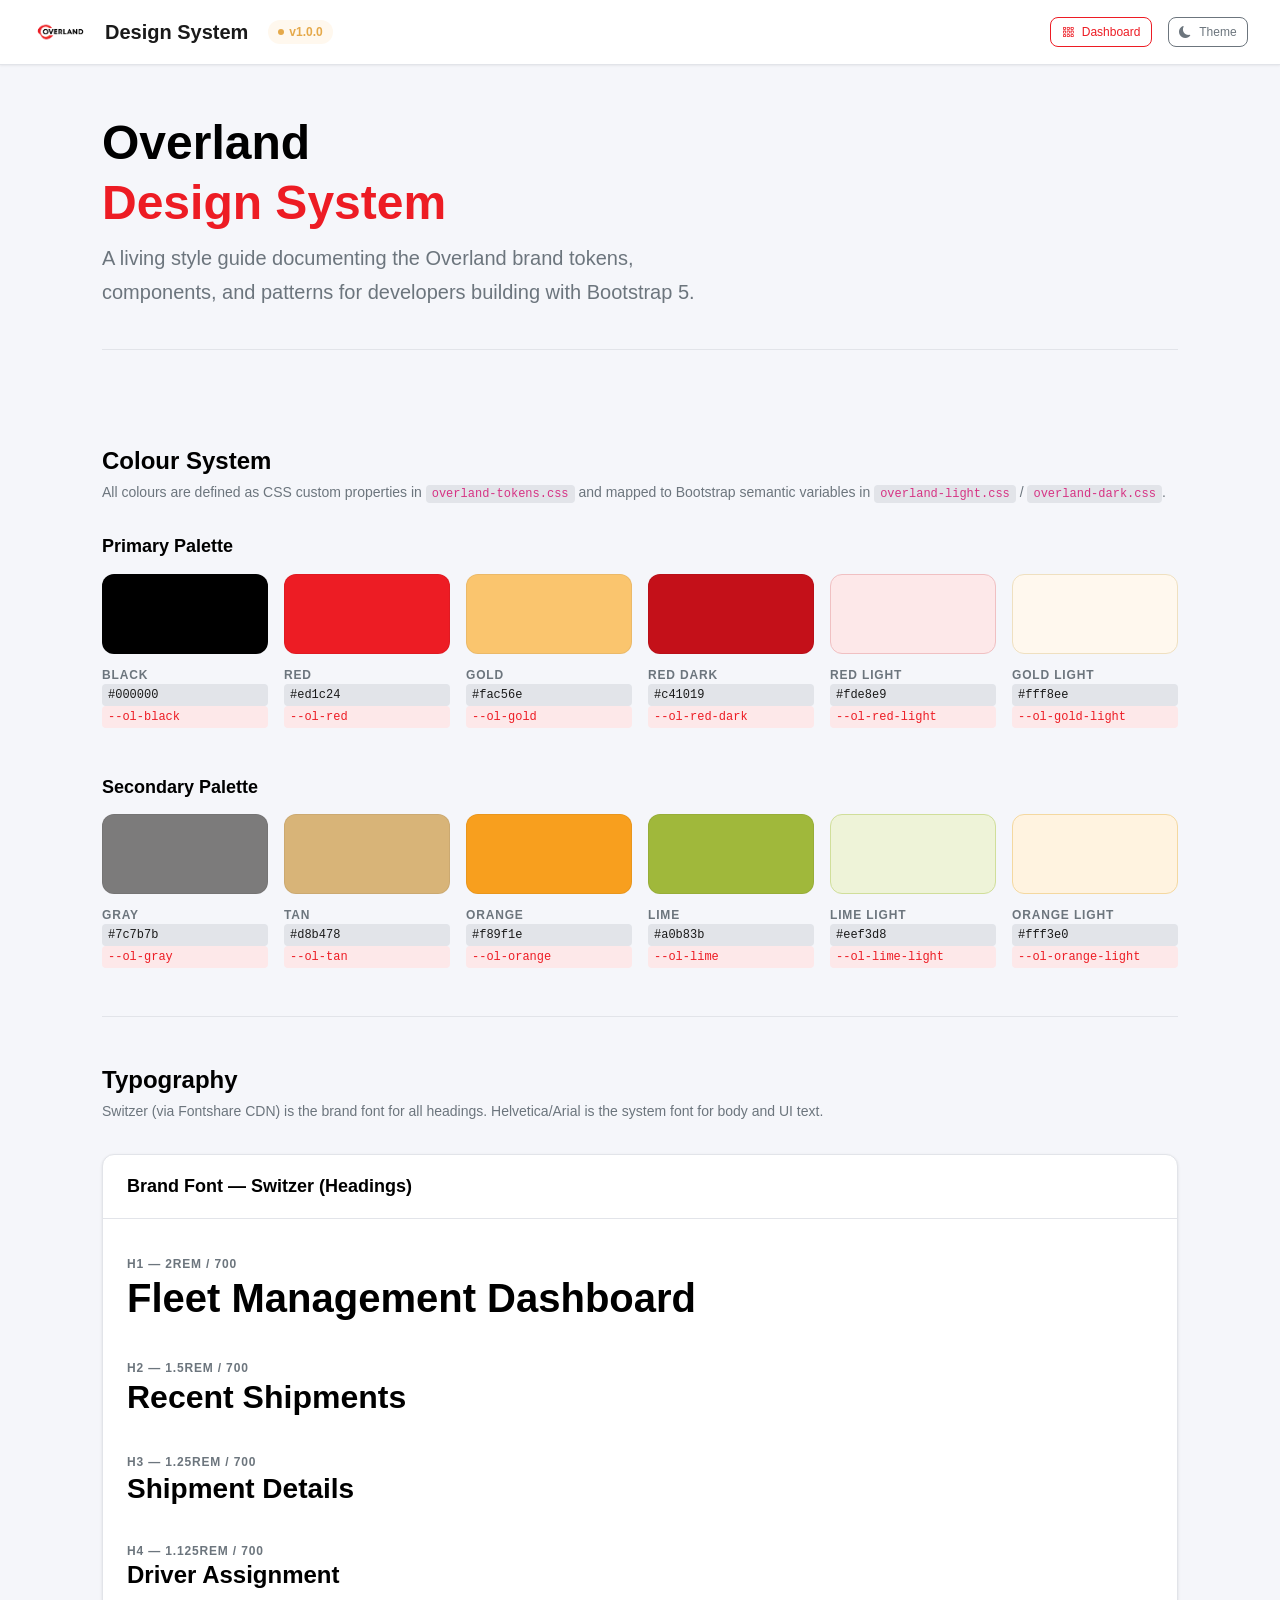
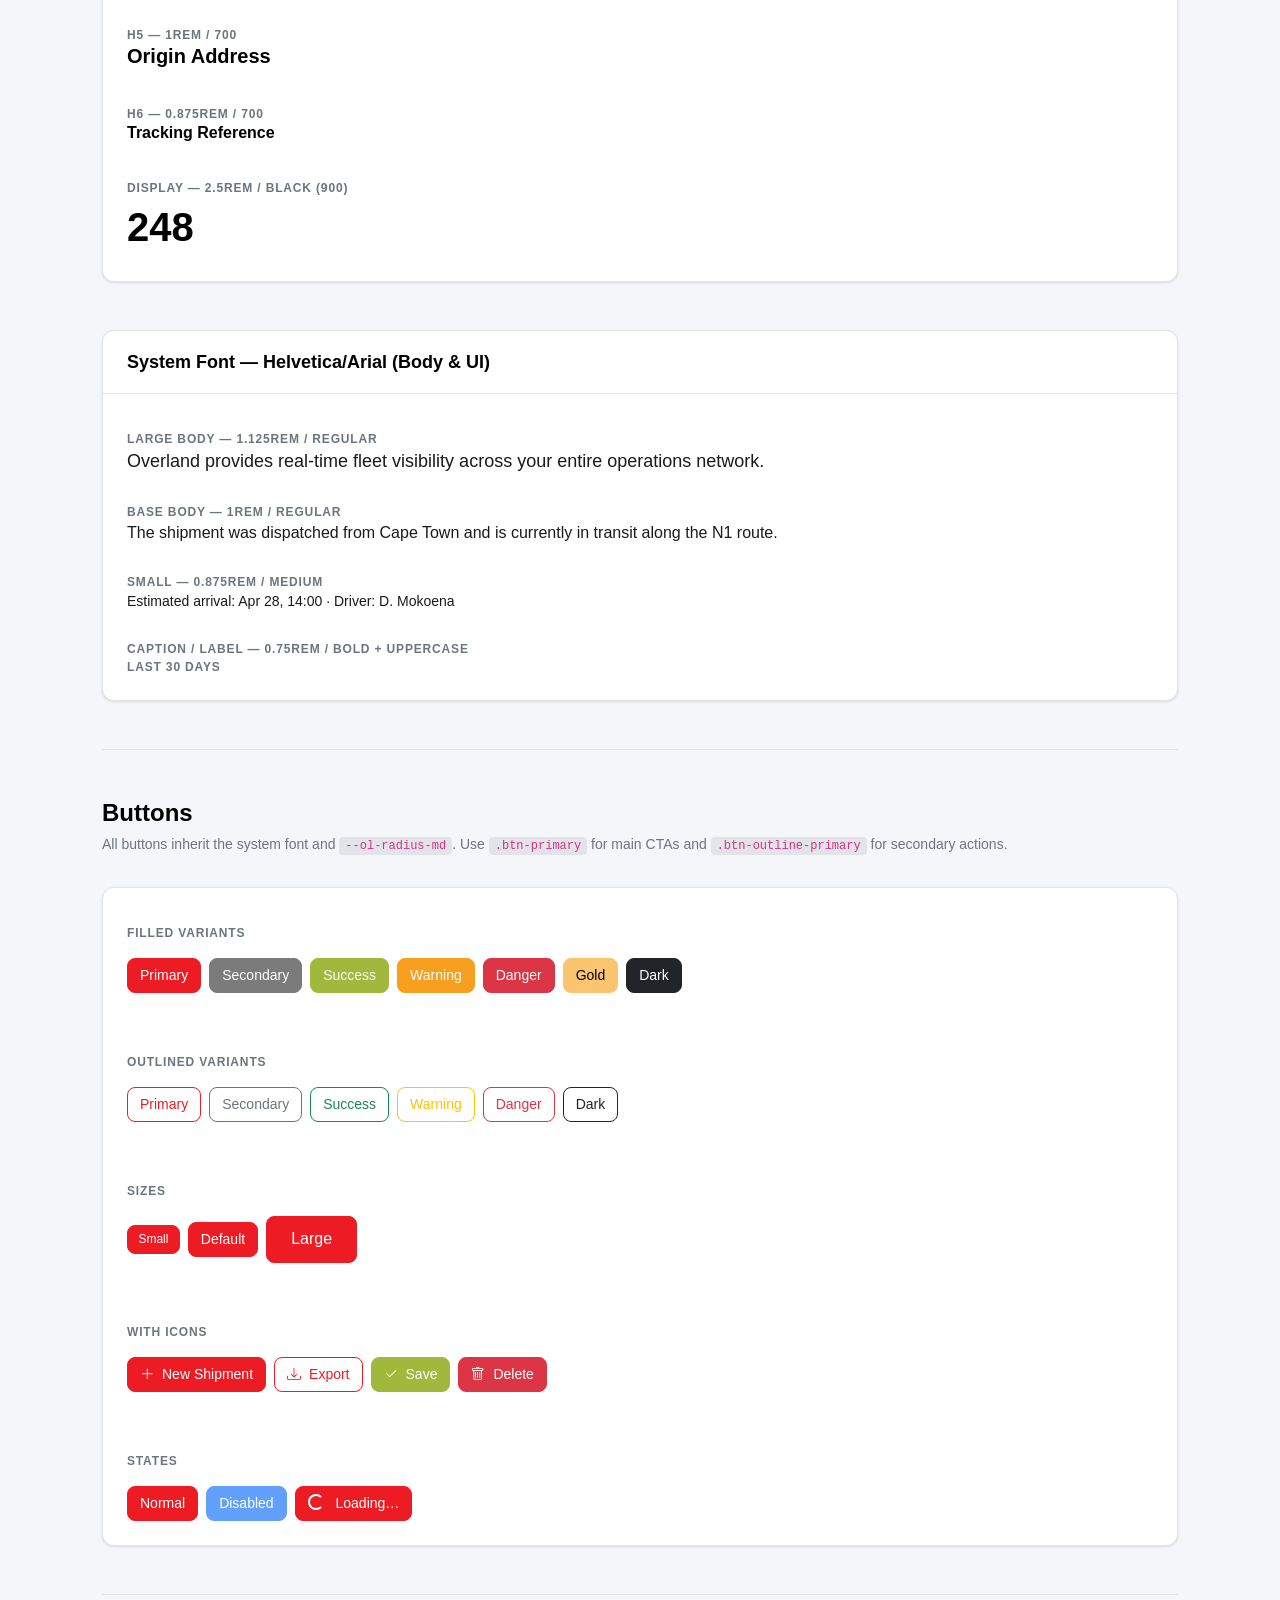
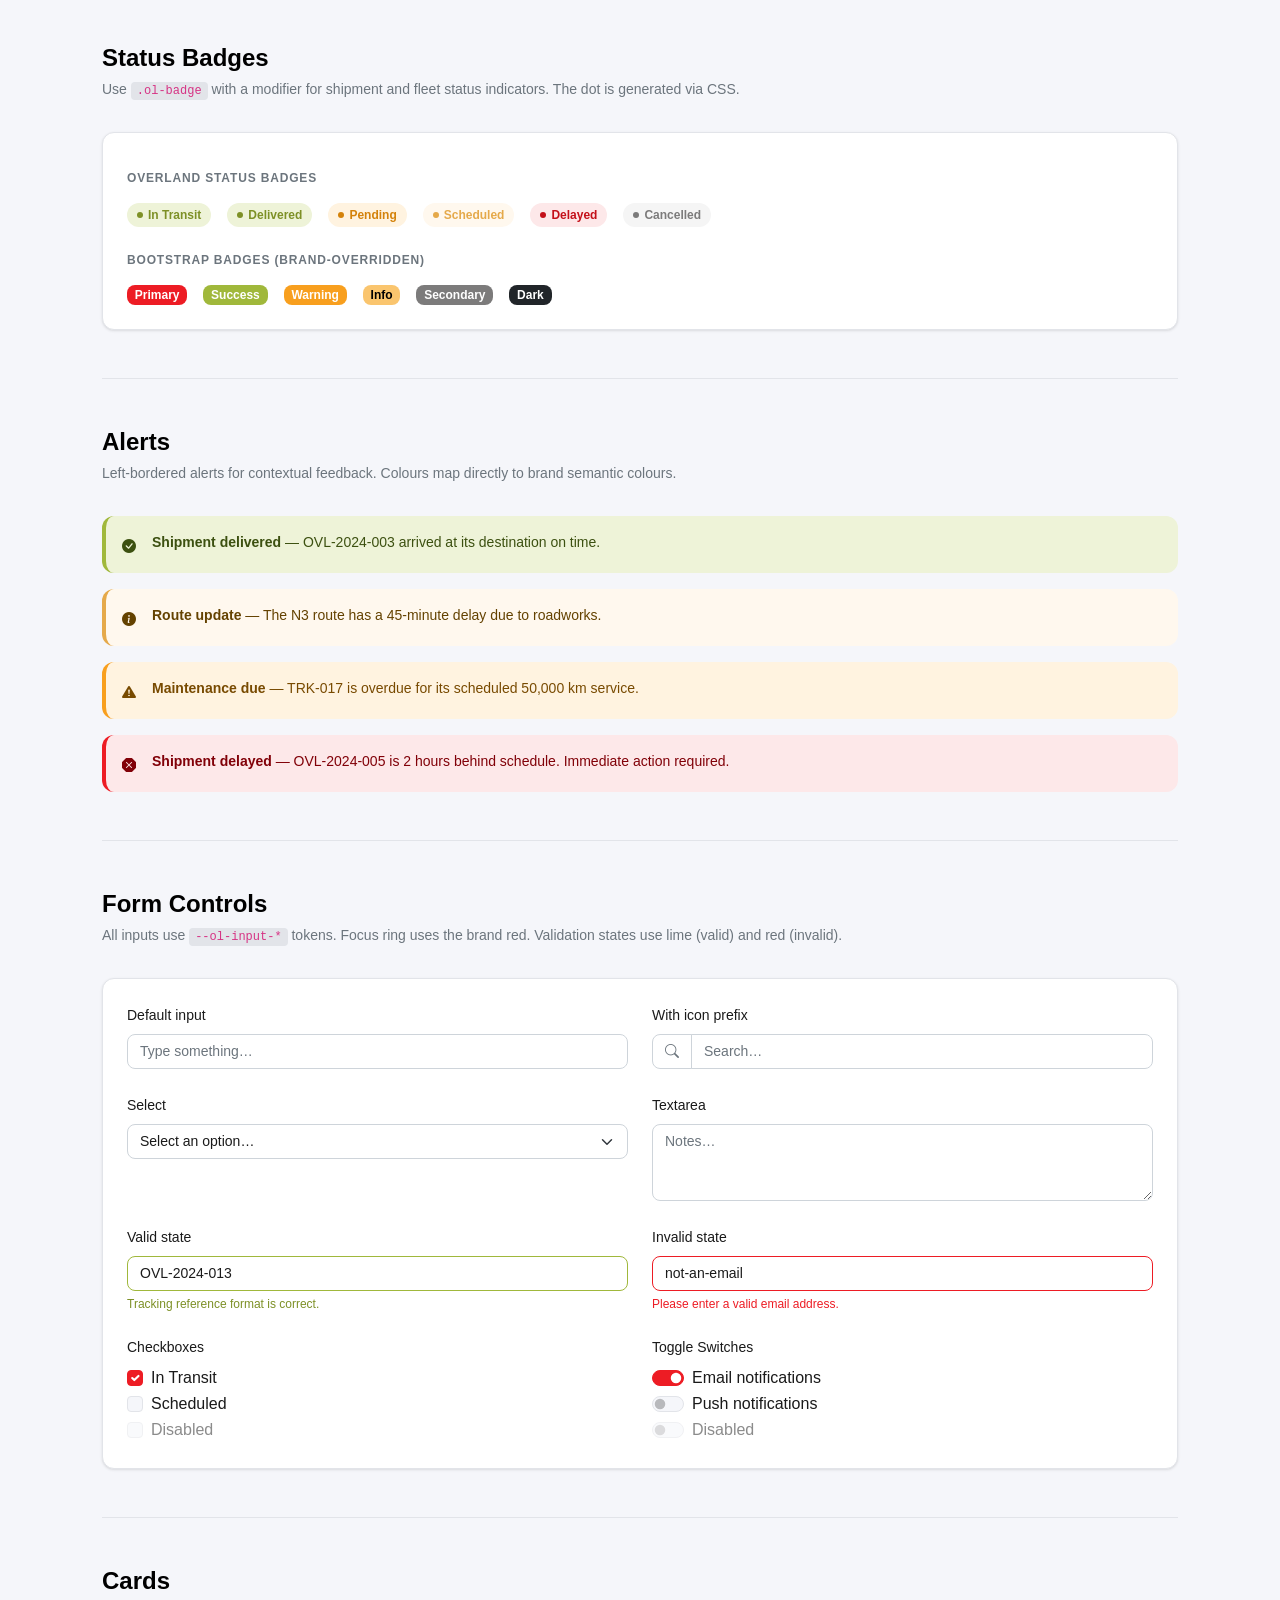
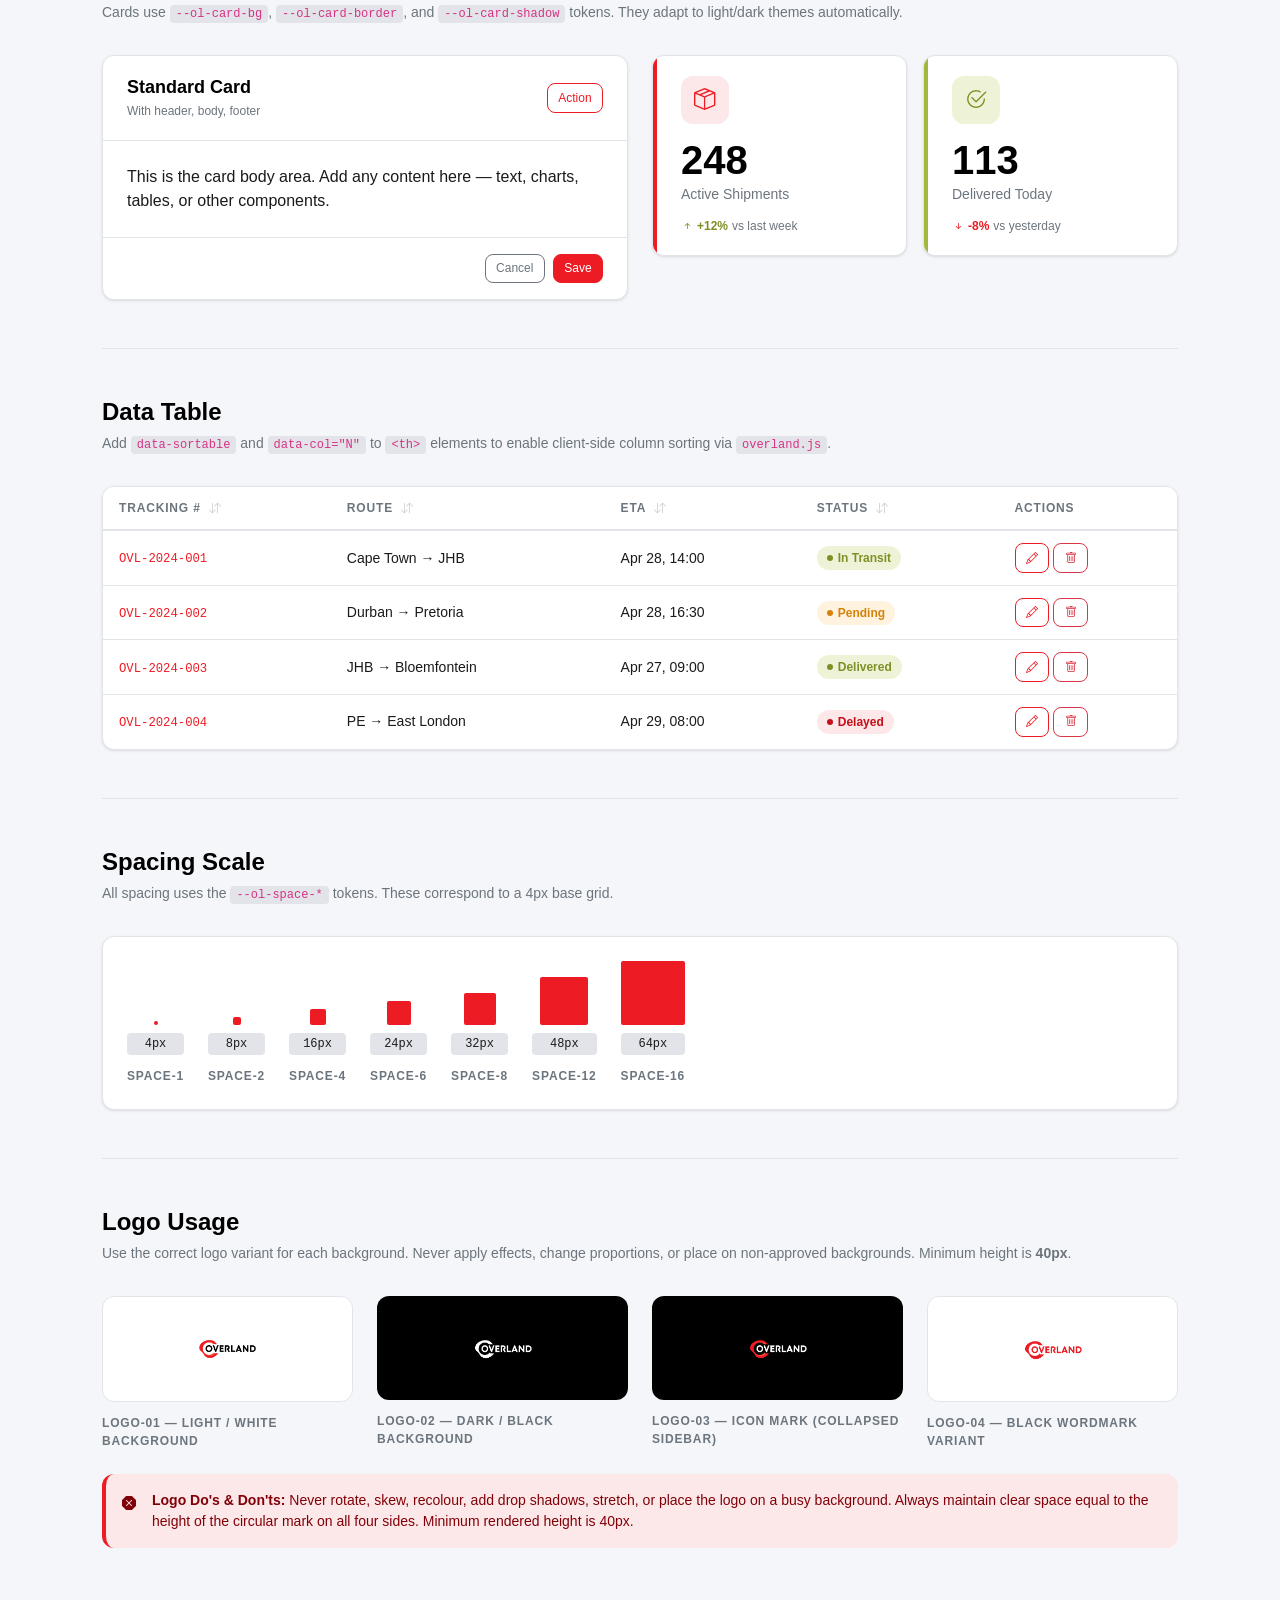
==== commit aa2d50dd: "enhanced a few things" ====
--- a/styleguide.html
+++ b/styleguide.html
@@ -4,7 +4,7 @@
   <meta charset="utf-8">
   <meta name="viewport" content="width=device-width, initial-scale=1">
   <title>Style Guide — Overland Design System</title>
-  <link rel="icon" type="image/x-icon" href="image/BrandGuidline/overland_logo_favico/favicon.ico">
+  <link rel="icon" type="image/png" href="image/PNG/Logo-03.png">
 
   <link rel="stylesheet" href="https://cdn.jsdelivr.net/npm/bootstrap@5.3.3/dist/css/bootstrap.min.css">
   <link rel="stylesheet" href="https://cdn.jsdelivr.net/npm/bootstrap-icons@1.11.3/font/bootstrap-icons.min.css">
@@ -74,7 +74,7 @@
 <!-- Style Guide Top Bar -->
 <div class="sg-topbar">
   <div class="d-flex align-items-center gap-3">
-    <img src="image/BrandGuidline/overland_logo_digital/SVG/Logo-01.svg" alt="Overland" style="height:32px;">
+    <img src="image/PNG/Logo-01.png" alt="Overland" style="height:32px;">
     <span style="font-family:var(--ol-font-brand);font-weight:var(--ol-fw-bold);font-size:var(--ol-fs-lg);">Design System</span>
     <span class="ol-badge ol-badge--info ms-1">v1.0.0</span>
   </div>
@@ -598,27 +598,27 @@
     <div class="row g-4">
       <div class="col-12 col-sm-6 col-lg-3">
         <div style="background:#fff;padding:2rem;border-radius:var(--ol-radius-lg);border:1px solid var(--ol-card-border);text-align:center;">
-          <img src="image/BrandGuidline/overland_logo_digital/SVG/Logo-01.svg" alt="Logo-01 — light background" style="height:40px;max-width:100%;">
+          <img src="image/PNG/Logo-01.png" alt="Logo-01 — light/white background" style="height:40px;max-width:100%;">
         </div>
         <div class="sg-label">Logo-01 — Light / White background</div>
       </div>
       <div class="col-12 col-sm-6 col-lg-3">
-        <div style="background:var(--ol-red);padding:2rem;border-radius:var(--ol-radius-lg);text-align:center;">
-          <img src="image/BrandGuidline/overland_logo_digital/SVG/Logo-02.svg" alt="Logo-02 — red background" style="height:40px;max-width:100%;">
-        </div>
-        <div class="sg-label">Logo-02 — Red background</div>
+        <div style="background:#000000;padding:2rem;border-radius:var(--ol-radius-lg);text-align:center;">
+          <img src="image/PNG/Logo-02.png" alt="Logo-02 — dark/black background" style="height:40px;max-width:100%;">
+        </div>
+        <div class="sg-label">Logo-02 — Dark / Black background</div>
       </div>
       <div class="col-12 col-sm-6 col-lg-3">
-        <div style="background:#000;padding:2rem;border-radius:var(--ol-radius-lg);text-align:center;">
-          <img src="image/BrandGuidline/overland_logo_digital/SVG/Logo-03.svg" alt="Logo-03 — dark background" style="height:40px;max-width:100%;">
-        </div>
-        <div class="sg-label">Logo-03 — Dark / Black background (sidebar)</div>
+        <div style="background:#000000;padding:2rem;border-radius:var(--ol-radius-lg);text-align:center;">
+          <img src="image/PNG/Logo-03.png" alt="Logo-03 — icon mark, collapsed sidebar" style="height:40px;max-width:100%;">
+        </div>
+        <div class="sg-label">Logo-03 — Icon mark (collapsed sidebar)</div>
       </div>
       <div class="col-12 col-sm-6 col-lg-3">
-        <div style="background:var(--ol-gold);padding:2rem;border-radius:var(--ol-radius-lg);text-align:center;">
-          <img src="image/BrandGuidline/overland_logo_digital/SVG/Logo-04.svg" alt="Logo-04 — gold background" style="height:40px;max-width:100%;">
-        </div>
-        <div class="sg-label">Logo-04 — Gold background</div>
+        <div style="background:#fff;padding:2rem;border-radius:var(--ol-radius-lg);border:1px solid var(--ol-card-border);text-align:center;">
+          <img src="image/PNG/Logo-04.png" alt="Logo-04 — black wordmark variant" style="height:40px;max-width:100%;">
+        </div>
+        <div class="sg-label">Logo-04 — Black wordmark variant</div>
       </div>
     </div>
 
